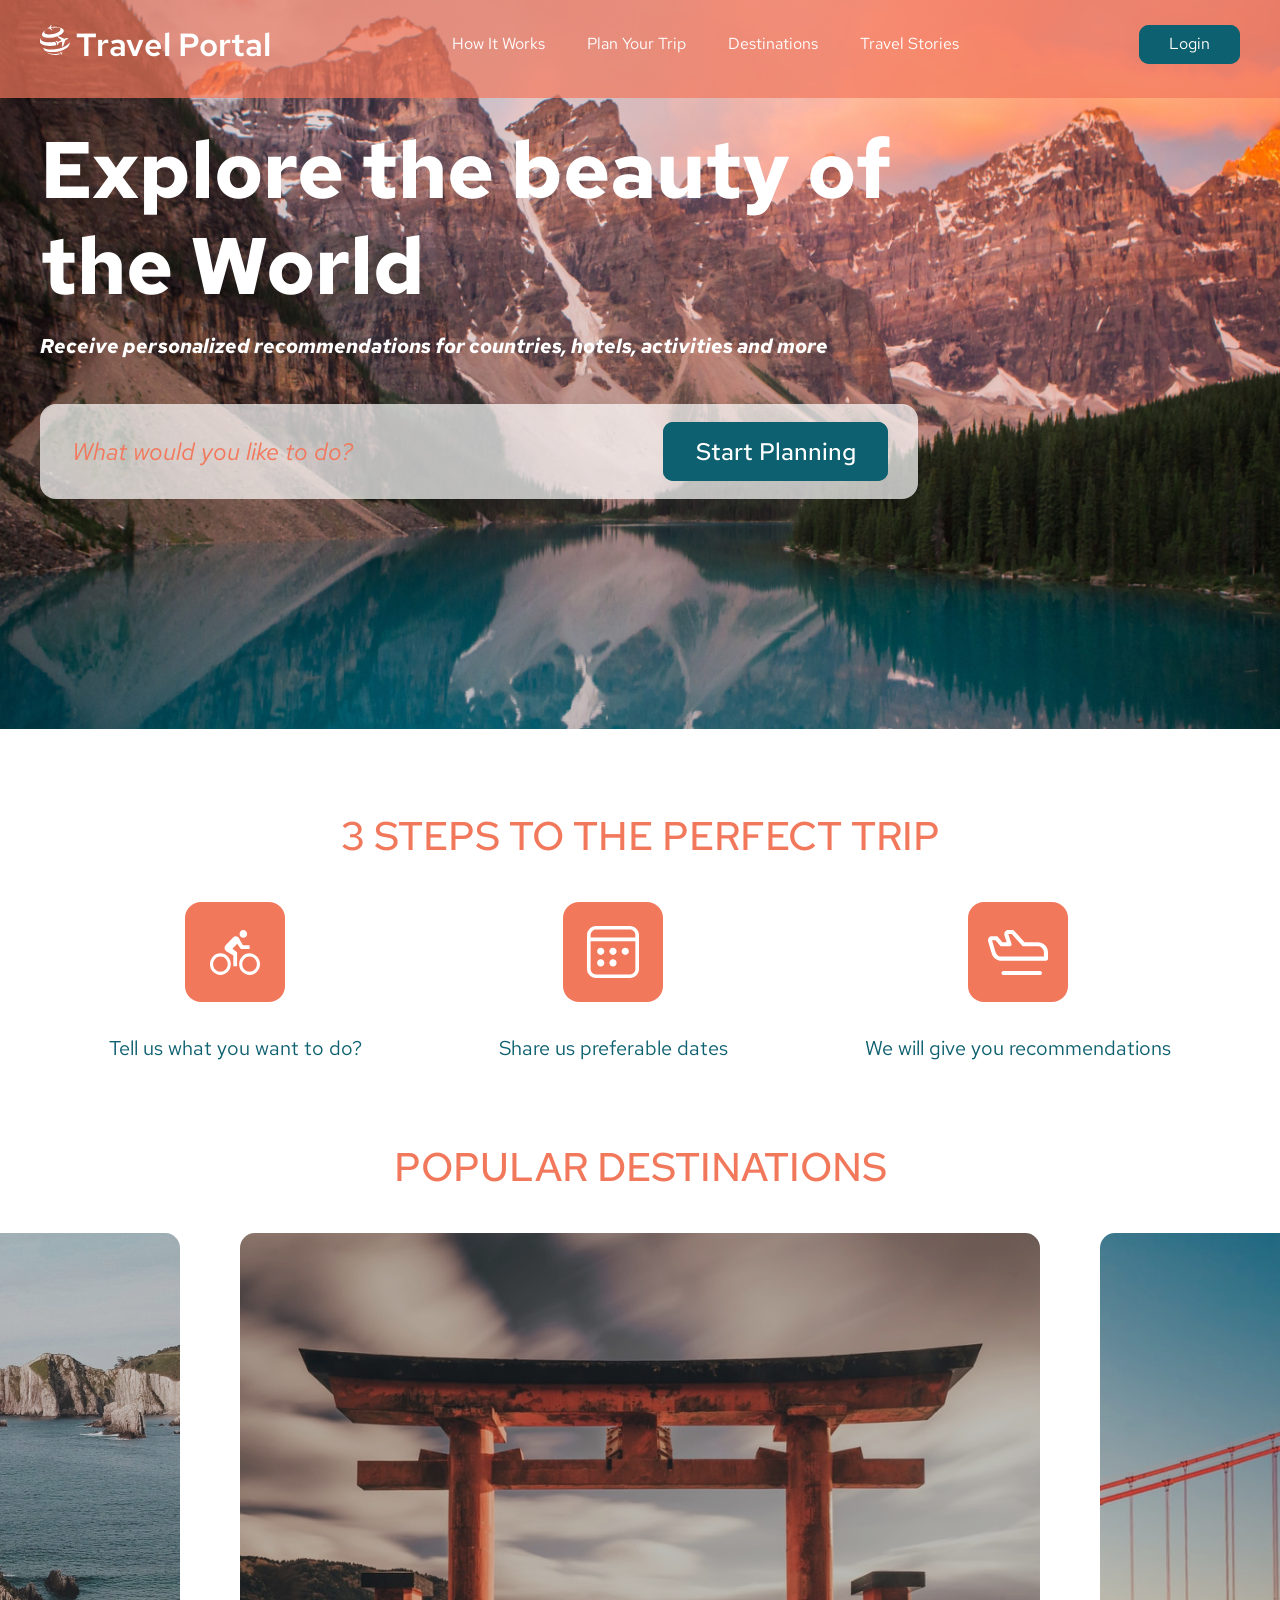
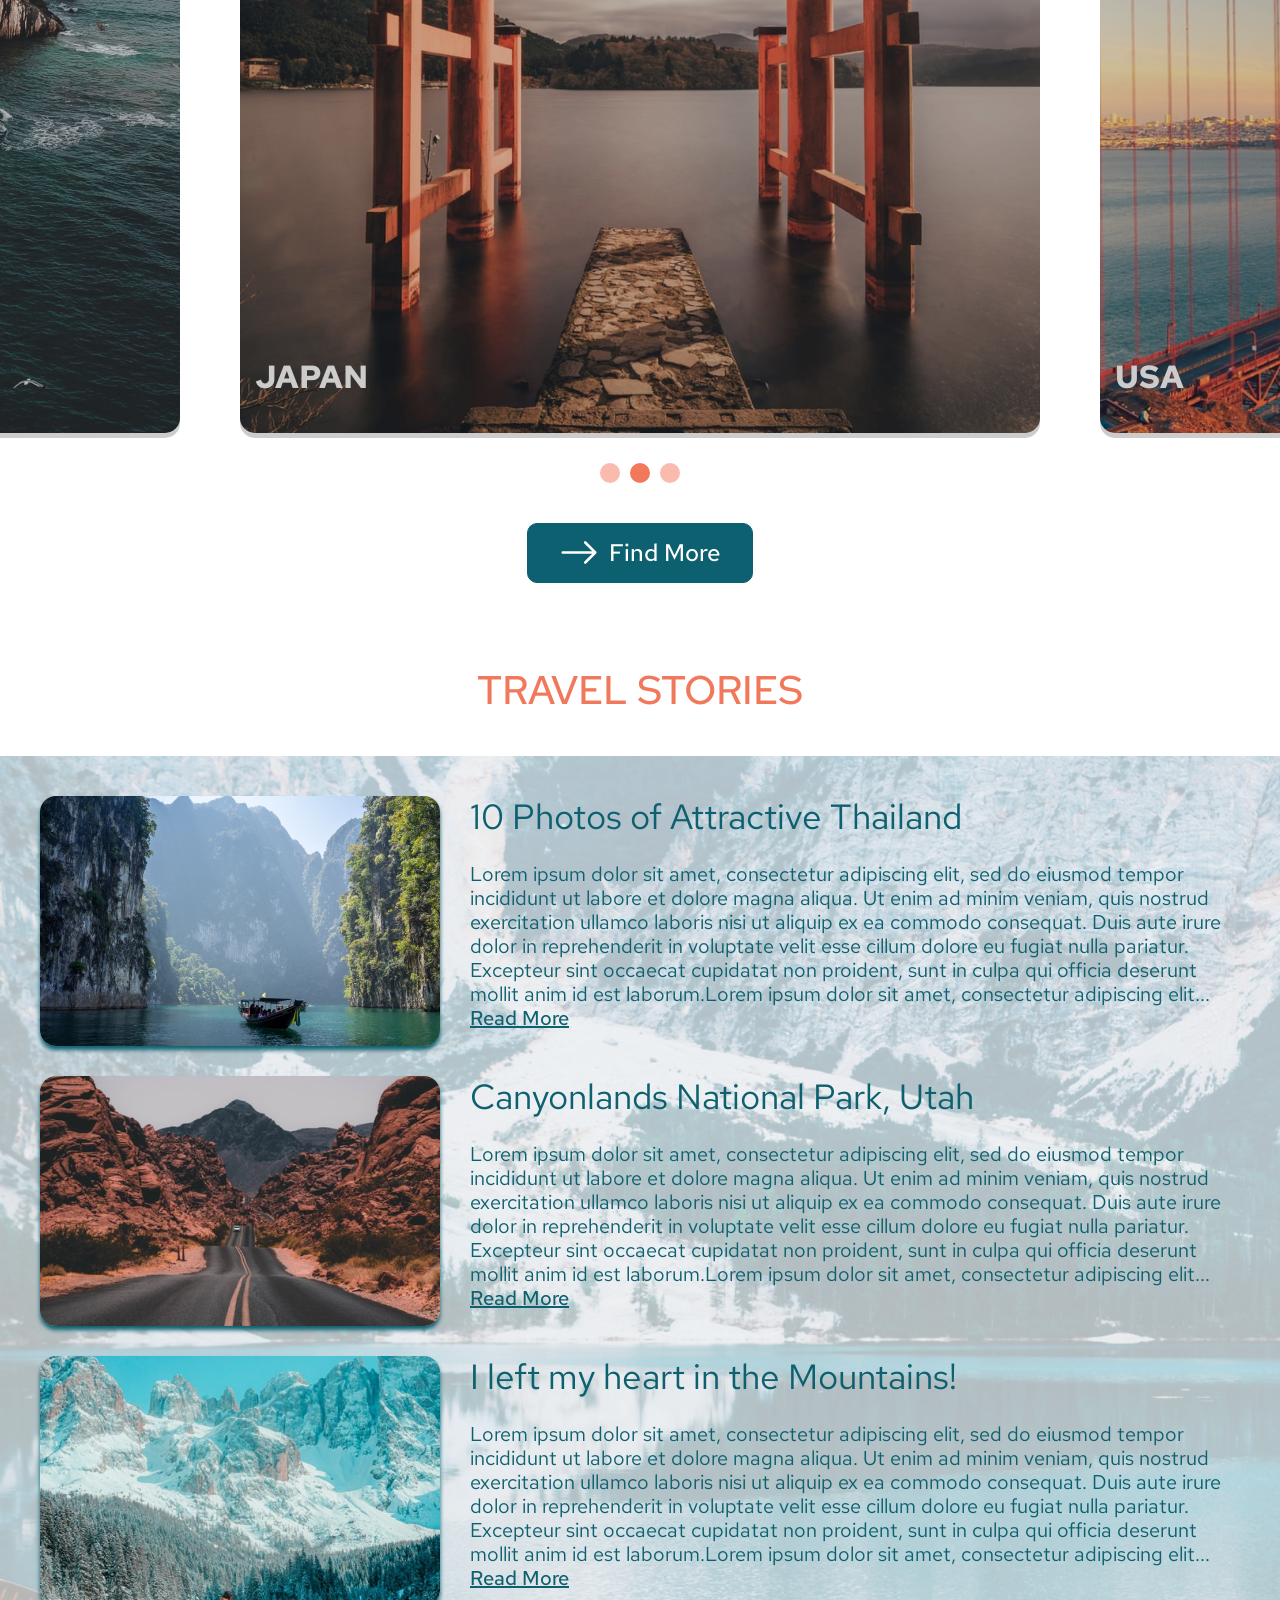
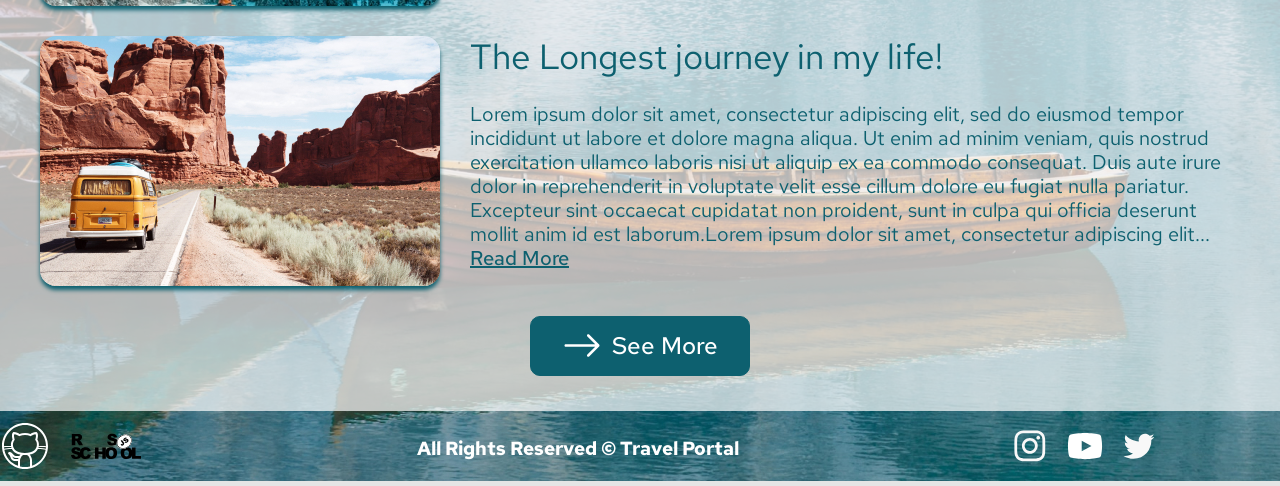
==== travel/index.html @ 709d6ef7 "feat: add travel project" ====
<!DOCTYPE html>
<html lang="zxx">

<head>
    <meta charset="UTF-8">
    <meta http-equiv="X-UA-Compatible" content="IE=edge">
    <meta name="viewport" content="width=device-width, initial-scale=1.0">
    <title>Travel</title>
    <link rel="stylesheet" href="css/normalize.css">
    <link rel="stylesheet" href="css/style.css">
    <link rel="shortcut icon" href="./img/favicon.svg" type="image/x-icon">

</head>

<body>
    <div class="container">
        <header>
            <div class="header">
                <div class="header-container flex">
                    <div class="flex">
                        <a class="logo link">
                            <img src="./img/favicon.svg" alt="Travel_Portal_Logo">
                        </a>
                        <h3 class="header-title">
                            Travel Portal
                        </h3>
                    </div>
                    <div>
                        <nav class="header-nav">
                            <ul class="nav-list flex">
                                <li>
                                    <a class="nav-link nav-reset" href="#preview">
                                        How It Works
                                    </a>
                                </li>
                                <li>
                                    <a class="nav-link nav-reset" href="#steps">
                                        Plan Your Trip
                                    </a>
                                </li>
                                <li>
                                    <a class="nav-link nav-reset" href="#destinations">
                                        Destinations
                                    </a>
                                </li>
                                <li>
                                    <a class="nav-link nav-reset" href="#stories">
                                        Travel Stories
                                    </a>
                                </li>
                            </ul>
                        </nav>
                    </div>
                    <button class="header-btn btn-reset">
                        Login
                    </button>
                </div>
            </div>
        </header>

        <main>
            <section class="preview" id="preview">
                <div class="preview-bg">
                    <div class="preview-container">
                        <div class="preview-content">
                            <h1 class="preview-title">
                                Explore the beauty of&nbsp; <br> the World
                            </h1>
                            <p class="preview-subtitle">
                                Receive personalized recommendations for countries, hotels, activities and more
                            </p>
                            <div class="preview-input flex">
                                <input type="search" class="prewiew-search btn-reset"
                                    placeholder="What would you like to do?" />
                                <input type="submit" class="prewiew-submit btn-reset" value="Start Planning" />
                            </div>
                        </div>
                    </div>
                </div>
            </section>
            <section class="steps" id="steps">
                <div class="steps-container">
                    <div class="steps-content">
                        <h2 class="steps-title">
                            3&nbsp;STEPS TO&nbsp;THE PERFECT TRIP
                        </h2>
                        <ul class="steps-list flex">
                            <li>
                                <svg width="100" height="100" viewBox="0 0 100 100" fill="none"
                                    xmlns="http://www.w3.org/2000/svg">
                                    <rect width="100" height="100" rx="16" fill="#F2785C" />
                                    <path
                                        d="M35.4167 69.7548C33.4828 69.7548 31.6281 68.957 30.2607 67.537C28.8932 66.1169 28.125 64.1909 28.125 62.1827C28.125 60.1744 28.8932 58.2484 30.2607 56.8284C31.6281 55.4084 33.4828 54.6106 35.4167 54.6106C37.3505 54.6106 39.2052 55.4084 40.5727 56.8284C41.9401 58.2484 42.7083 60.1744 42.7083 62.1827C42.7083 64.1909 41.9401 66.1169 40.5727 67.537C39.2052 68.957 37.3505 69.7548 35.4167 69.7548ZM35.4167 51.3654C32.654 51.3654 30.0045 52.5051 28.051 54.5337C26.0975 56.5623 25 59.3138 25 62.1827C25 65.0516 26.0975 67.803 28.051 69.8317C30.0045 71.8603 32.654 73 35.4167 73C38.1793 73 40.8289 71.8603 42.7824 69.8317C44.7359 67.803 45.8333 65.0516 45.8333 62.1827C45.8333 59.3138 44.7359 56.5623 42.7824 54.5337C40.8289 52.5051 38.1793 51.3654 35.4167 51.3654ZM55.8333 47.0385H64.5833V43.1442H57.9167L53.875 36.0697C53.2708 34.988 52.0833 34.274 50.8333 34.274C49.8542 34.274 48.9583 34.6851 48.3333 35.3558L40.625 43.3389C39.9792 44.0096 39.5833 44.875 39.5833 45.9567C39.5833 47.3197 40.2708 48.4663 41.3542 49.137L48.3333 53.5288V64.3462H52.0833V50.2837L47.3958 46.7139L52.2292 41.6298L55.8333 47.0385ZM64.5833 69.7548C62.6495 69.7548 60.7948 68.957 59.4273 67.537C58.0599 66.1169 57.2917 64.1909 57.2917 62.1827C57.2917 60.1744 58.0599 58.2484 59.4273 56.8284C60.7948 55.4084 62.6495 54.6106 64.5833 54.6106C66.5172 54.6106 68.3719 55.4084 69.7393 56.8284C71.1068 58.2484 71.875 60.1744 71.875 62.1827C71.875 64.1909 71.1068 66.1169 69.7393 67.537C68.3719 68.957 66.5172 69.7548 64.5833 69.7548ZM64.5833 51.3654C61.8207 51.3654 59.1711 52.5051 57.2176 54.5337C55.2641 56.5623 54.1667 59.3138 54.1667 62.1827C54.1667 65.0516 55.2641 67.803 57.2176 69.8317C59.1711 71.8603 61.8207 73 64.5833 73C65.9513 73 67.3058 72.7202 68.5696 72.1766C69.8334 71.633 70.9818 70.8362 71.949 69.8317C72.9163 68.8272 73.6836 67.6347 74.2071 66.3223C74.7306 65.0099 75 63.6032 75 62.1827C75 60.7621 74.7306 59.3555 74.2071 58.0431C73.6836 56.7307 72.9163 55.5382 71.949 54.5337C70.9818 53.5292 69.8334 52.7324 68.5696 52.1888C67.3058 51.6452 65.9513 51.3654 64.5833 51.3654ZM58.3333 35.7885C60.4167 35.7885 62.0833 34.0577 62.0833 31.8942C62.0833 29.7308 60.4167 28 58.3333 28C56.25 28 54.5833 29.7308 54.5833 31.8942C54.5833 34.0577 56.25 35.7885 58.3333 35.7885Z"
                                        fill="white" />
                                </svg>
                                <p class="step-desc">
                                    Tell us what you want to do?
                                </p>
                            </li>
                            <li>
                                <svg width="100" height="100" viewBox="0 0 100 100" fill="none"
                                    xmlns="http://www.w3.org/2000/svg">
                                    <rect width="100" height="100" rx="16" fill="#F2785C" />
                                    <path
                                        d="M37.7222 52.8889C38.6799 52.8889 39.5984 52.5084 40.2757 51.8312C40.9529 51.154 41.3333 50.2355 41.3333 49.2778C41.3333 48.3201 40.9529 47.4016 40.2757 46.7243C39.5984 46.0471 38.6799 45.6667 37.7222 45.6667C36.7645 45.6667 35.846 46.0471 35.1688 46.7243C34.4916 47.4016 34.1111 48.3201 34.1111 49.2778C34.1111 50.2355 34.4916 51.154 35.1688 51.8312C35.846 52.5084 36.7645 52.8889 37.7222 52.8889ZM53.6111 49.2778C53.6111 50.2355 53.2307 51.154 52.5534 51.8312C51.8762 52.5084 50.9577 52.8889 50 52.8889C49.0423 52.8889 48.1238 52.5084 47.4466 51.8312C46.7693 51.154 46.3889 50.2355 46.3889 49.2778C46.3889 48.3201 46.7693 47.4016 47.4466 46.7243C48.1238 46.0471 49.0423 45.6667 50 45.6667C50.9577 45.6667 51.8762 46.0471 52.5534 46.7243C53.2307 47.4016 53.6111 48.3201 53.6111 49.2778ZM62.2778 52.8889C63.2355 52.8889 64.154 52.5084 64.8312 51.8312C65.5084 51.154 65.8889 50.2355 65.8889 49.2778C65.8889 48.3201 65.5084 47.4016 64.8312 46.7243C64.154 46.0471 63.2355 45.6667 62.2778 45.6667C61.32 45.6667 60.4016 46.0471 59.7243 46.7243C59.0471 47.4016 58.6667 48.3201 58.6667 49.2778C58.6667 50.2355 59.0471 51.154 59.7243 51.8312C60.4016 52.5084 61.32 52.8889 62.2778 52.8889ZM41.3333 60.8333C41.3333 61.7911 40.9529 62.7096 40.2757 63.3868C39.5984 64.064 38.6799 64.4444 37.7222 64.4444C36.7645 64.4444 35.846 64.064 35.1688 63.3868C34.4916 62.7096 34.1111 61.7911 34.1111 60.8333C34.1111 59.8756 34.4916 58.9571 35.1688 58.2799C35.846 57.6027 36.7645 57.2222 37.7222 57.2222C38.6799 57.2222 39.5984 57.6027 40.2757 58.2799C40.9529 58.9571 41.3333 59.8756 41.3333 60.8333ZM50 64.4444C50.9577 64.4444 51.8762 64.064 52.5534 63.3868C53.2307 62.7096 53.6111 61.7911 53.6111 60.8333C53.6111 59.8756 53.2307 58.9571 52.5534 58.2799C51.8762 57.6027 50.9577 57.2222 50 57.2222C49.0423 57.2222 48.1238 57.6027 47.4466 58.2799C46.7693 58.9571 46.3889 59.8756 46.3889 60.8333C46.3889 61.7911 46.7693 62.7096 47.4466 63.3868C48.1238 64.064 49.0423 64.4444 50 64.4444ZM24 33.0278C24 30.6335 24.9511 28.3372 26.6442 26.6442C28.3372 24.9511 30.6335 24 33.0278 24H66.9722C69.3665 24 71.6628 24.9511 73.3558 26.6442C75.0489 28.3372 76 30.6335 76 33.0278V66.9722C76 69.3665 75.0489 71.6628 73.3558 73.3558C71.6628 75.0489 69.3665 76 66.9722 76H33.0278C30.6335 76 28.3372 75.0489 26.6442 73.3558C24.9511 71.6628 24 69.3665 24 66.9722V33.0278ZM33.0278 27.6111C31.5912 27.6111 30.2134 28.1818 29.1976 29.1976C28.1818 30.2134 27.6111 31.5912 27.6111 33.0278V35.5556H72.3889V33.0278C72.3889 31.5912 71.8182 30.2134 70.8024 29.1976C69.7866 28.1818 68.4088 27.6111 66.9722 27.6111H33.0278ZM27.6111 66.9722C27.6111 68.4088 28.1818 69.7866 29.1976 70.8024C30.2134 71.8182 31.5912 72.3889 33.0278 72.3889H66.9722C68.4088 72.3889 69.7866 71.8182 70.8024 70.8024C71.8182 69.7866 72.3889 68.4088 72.3889 66.9722V39.1667H27.6111V66.9722Z"
                                        fill="white" />
                                </svg>
                                <p class="step-desc">
                                    Share us preferable dates
                                </p>
                            </li>
                            <li>
                                <svg width="100" height="100" viewBox="0 0 100 100" fill="none"
                                    xmlns="http://www.w3.org/2000/svg">
                                    <rect width="100" height="100" rx="16" fill="#F2785C" />
                                    <path
                                        d="M73.9305 70.9545C73.9305 71.497 73.7174 72.0173 73.3379 72.4009C72.9585 72.7845 72.4439 73 71.9074 73H35.4904C34.9539 73 34.4393 72.7845 34.0598 72.4009C33.6804 72.0173 33.4673 71.497 33.4673 70.9545C33.4673 70.4121 33.6804 69.8918 34.0598 69.5082C34.4393 69.1246 34.9539 68.9091 35.4904 68.9091H71.9074C72.4439 68.9091 72.9585 69.1246 73.3379 69.5082C73.7174 69.8918 73.9305 70.4121 73.9305 70.9545ZM80 50.5V56.6364C80 57.1789 79.7868 57.6991 79.4074 58.0827C79.028 58.4663 78.5134 58.6818 77.9768 58.6818H33.4167C31.24 58.6894 29.1194 57.9834 27.3731 56.6696C25.6268 55.3558 24.3488 53.5051 23.7308 51.3949L20.165 39.4034C19.9879 38.7898 19.9528 38.1431 20.0624 37.5136C20.1721 36.884 20.4235 36.2884 20.7972 35.7728C21.1794 35.2642 21.6727 34.8518 22.2387 34.5679C22.8046 34.2841 23.4278 34.1364 24.0596 34.1364H28.4094C28.7047 34.137 28.9963 34.2038 29.263 34.332C29.5298 34.4603 29.7651 34.6467 29.952 34.8779L34.403 40.2727H38.7528L36.4767 33.3949C36.2718 32.7789 36.215 32.1225 36.3111 31.4799C36.4071 30.8373 36.6531 30.2271 37.0288 29.6998C37.4046 29.1725 37.8991 28.7432 38.4716 28.4477C39.0441 28.1521 39.6779 27.9986 40.3207 28H44.5947C44.8756 27.9985 45.1537 28.057 45.4108 28.1715C45.6679 28.2861 45.8983 28.4542 46.0867 28.6648L56.6072 40.2727H69.8842C72.5671 40.2727 75.1401 41.3503 77.0372 43.2682C78.9342 45.1862 80 47.7876 80 50.5ZM75.9537 50.5C75.947 48.8746 75.3054 47.3177 74.1686 46.1684C73.0318 45.0191 71.4919 44.3704 69.8842 44.3637H55.7221C55.4411 44.3651 55.163 44.3067 54.9059 44.1922C54.6488 44.0776 54.4185 43.9095 54.23 43.6989L43.7095 32.0909H40.3207L43.4819 41.679C43.5809 41.9865 43.6073 42.3132 43.559 42.6328C43.5107 42.9525 43.389 43.2563 43.2037 43.5199C43.0169 43.7837 42.77 43.9981 42.4838 44.1449C42.1977 44.2918 41.8808 44.3668 41.5599 44.3637H33.4673C33.1719 44.363 32.8804 44.2962 32.6136 44.168C32.3469 44.0398 32.1115 43.8534 31.9246 43.6222L27.4737 38.2273H24.0343L27.6001 50.2188C27.9719 51.4853 28.7396 52.5959 29.7883 53.3841C30.8369 54.1723 32.11 54.5958 33.4167 54.5909H75.9537V50.5Z"
                                        fill="white" />
                                </svg>
                                <p class="step-desc">
                                    We will give you recommendations
                                </p>
                            </li>
                        </ul>
                    </div>
                </div>
            </section>
            <section class="destination" id="destinations">
                <div class="destination-container">
                    <h2 class="destination-title">
                        POPULAR DESTINATIONS
                    </h2>
                    <div class="destination-cards flex">
                        <div class="destination-card">
                            <img class="destination-card_img" src="./img/destinations-spain.jpg" alt="SPAIN">
                            <h3 class="destination-card_subtitle">
                                SPAIN
                            </h3>
                        </div>
                        <div class="destination-card">
                            <img class="destination-card_img" src="./img/destinations-Japan.jpg" alt="JAPAN">
                            <h3 class="destination-card_subtitle">
                                JAPAN
                            </h3>
                        </div>
                        <div class="destination-card">
                            <img class="destination-card_img" src="./img/destinations-USA.jpg" alt="USA">
                            <h3 class="destination-card_subtitle">
                                USA
                            </h3>
                        </div>
                    </div>
                    <div class="destination-dots">
                        <div class="destination-dot"></div>
                        <div class="destination-dot"></div>
                        <div class="destination-dot"></div>
                    </div>
                    <div>
                        <button class="destination-btn btn-reset">
                            Find More
                        </button>
                    </div>
                    <h2 class="stories-title two">
                        TRAVEL STORIES
                    </h2>
                </div>
            </section>
            <section class="stories" id="stories">
                <div class="stories-container">
                    <div class="stories-content flex">
                        <div class="stories-cards">
                            <div class="stories-item flex">
                                <img class="stories-img" src="./img/Thailand.jpg" alt="Thailand">
                                <div class="stories-text">
                                    <h3 class="stories-subtitle">
                                        10 Photos of Attractive Thailand
                                    </h3>
                                    <p class="stories-paragraph">
                                        Lorem ipsum dolor sit amet, consectetur adipiscing elit, sed do eiusmod tempor
                                        incididunt ut labore et dolore magna aliqua.
                                        Ut enim ad minim veniam, quis nostrud exercitation ullamco laboris nisi ut
                                        aliquip
                                        ex ea
                                        commodo consequat. Duis aute irure dolor in reprehenderit in voluptate velit
                                        esse
                                        cillum
                                        dolore eu fugiat nulla pariatur.
                                        Excepteur sint occaecat cupidatat non proident, sunt in culpa qui officia
                                        deserunt
                                        mollit anim id est laborum.Lorem ipsum dolor sit amet, consectetur adipiscing
                                        elit...
                                    </p>
                                    <a class="stories-link" href="#">
                                        Read More
                                    </a>
                                </div>
                            </div>
                            <div class="stories-item flex">
                                <img class="stories-img" src="./img/Utah.jpg" alt="Canyonlands">
                                <div class="stories-text">
                                    <h3 class="stories-subtitle">
                                        Canyonlands National Park, Utah
                                    </h3>
                                    <p class="stories-paragraph">
                                        Lorem ipsum dolor sit amet, consectetur adipiscing elit, sed do eiusmod tempor
                                        incididunt ut labore et dolore magna aliqua.
                                        Ut enim ad minim veniam, quis nostrud exercitation ullamco laboris nisi ut
                                        aliquip
                                        ex ea
                                        commodo consequat. Duis aute irure dolor in reprehenderit in voluptate velit
                                        esse
                                        cillum
                                        dolore eu fugiat nulla pariatur.
                                        Excepteur sint occaecat cupidatat non proident, sunt in culpa qui officia
                                        deserunt
                                        mollit anim id est laborum.Lorem ipsum dolor sit amet, consectetur adipiscing
                                        elit...
                                    </p>
                                    <a class="stories-link" href="#">
                                        Read More
                                    </a>
                                </div>
                            </div>
                            <div class="stories-item flex">
                                <img class="stories-img" src="./img/Mountains.jpg" alt="Mountains">
                                <div class="stories-text">
                                    <h3 class="stories-subtitle">
                                        I left my heart in the Mountains!
                                    </h3>
                                    <p class="stories-paragraph">
                                        Lorem ipsum dolor sit amet, consectetur adipiscing elit, sed do eiusmod tempor
                                        incididunt ut labore et dolore magna aliqua.
                                        Ut enim ad minim veniam, quis nostrud exercitation ullamco laboris nisi ut
                                        aliquip
                                        ex ea
                                        commodo consequat. Duis aute irure dolor in reprehenderit in voluptate velit
                                        esse
                                        cillum
                                        dolore eu fugiat nulla pariatur.
                                        Excepteur sint occaecat cupidatat non proident, sunt in culpa qui officia
                                        deserunt
                                        mollit anim id est laborum.Lorem ipsum dolor sit amet, consectetur adipiscing
                                        elit...
                                    </p>
                                    <a class="stories-link" href="#">
                                        Read More
                                    </a>
                                </div>
                            </div>
                            <div class="stories-item flex">
                                <img class="stories-img" src="./img/TheLongestjourney.jpg" alt="Longest_journey">
                                <div class="stories-text">
                                    <h3 class="stories-subtitle">
                                        The Longest journey in my life!
                                    </h3>
                                    <p class="stories-paragraph">
                                        Lorem ipsum dolor sit amet, consectetur adipiscing elit, sed do eiusmod tempor
                                        incididunt ut labore et dolore magna aliqua.
                                        Ut enim ad minim veniam, quis nostrud exercitation ullamco laboris nisi ut
                                        aliquip
                                        ex ea
                                        commodo consequat. Duis aute irure dolor in reprehenderit in voluptate velit
                                        esse
                                        cillum
                                        dolore eu fugiat nulla pariatur.
                                        Excepteur sint occaecat cupidatat non proident, sunt in culpa qui officia
                                        deserunt
                                        mollit anim id est laborum.Lorem ipsum dolor sit amet, consectetur adipiscing
                                        elit...

                                    </p>
                                    <a class="stories-link" href="#">
                                        Read More
                                    </a>
                                </div>
                            </div>
                            <button class="stories-btn btn-reset">
                                See More
                            </button>
                        </div>
                    </div>
                </div>
            </section>
        </main>
        <footer class="footer">
            <div class="footer-text flex">
                <div class="footer-social flex">
                    <a href="https://github.com/OlyaNovikova">
                        <svg class="icon" fill="white" xmlns="http://www.w3.org/2000/svg" viewBox="0 0 50 50"
                            width="50px" height="50px">
                            <path
                                d="M 25 2 C 12.311335 2 2 12.311335 2 25 C 2 37.688665 12.311335 48 25 48 C 37.688665 48 48 37.688665 48 25 C 48 12.311335 37.688665 2 25 2 z M 25 4 C 36.607335 4 46 13.392665 46 25 C 46 25.071371 45.994849 25.141688 45.994141 25.212891 C 45.354527 25.153853 44.615508 25.097776 43.675781 25.064453 C 42.347063 25.017336 40.672259 25.030987 38.773438 25.125 C 38.843852 24.634651 38.893205 24.137377 38.894531 23.626953 C 38.991361 21.754332 38.362521 20.002464 37.339844 18.455078 C 37.586913 17.601352 37.876747 16.515218 37.949219 15.283203 C 38.031819 13.878925 37.910599 12.321765 36.783203 11.269531 L 36.494141 11 L 36.099609 11 C 33.416539 11 31.580023 12.12321 30.457031 13.013672 C 28.835529 12.386022 27.01222 12 25 12 C 22.976367 12 21.135525 12.391416 19.447266 13.017578 C 18.324911 12.126691 16.486785 11 13.800781 11 L 13.408203 11 L 13.119141 11.267578 C 12.020956 12.287321 11.919778 13.801759 11.988281 15.199219 C 12.048691 16.431506 12.321732 17.552142 12.564453 18.447266 C 11.524489 20.02486 10.900391 21.822018 10.900391 23.599609 C 10.900391 24.111237 10.947969 24.610071 11.017578 25.101562 C 9.2118173 25.017808 7.6020996 25.001668 6.3242188 25.046875 C 5.3845143 25.080118 4.6454422 25.135713 4.0058594 25.195312 C 4.0052628 25.129972 4 25.065482 4 25 C 4 13.392665 13.392665 4 25 4 z M 14.396484 13.130859 C 16.414067 13.322043 17.931995 14.222972 18.634766 14.847656 L 19.103516 15.261719 L 19.681641 15.025391 C 21.263092 14.374205 23.026984 14 25 14 C 26.973016 14 28.737393 14.376076 30.199219 15.015625 L 30.785156 15.273438 L 31.263672 14.847656 C 31.966683 14.222758 33.487184 13.321554 35.505859 13.130859 C 35.774256 13.575841 36.007486 14.208668 35.951172 15.166016 C 35.883772 16.311737 35.577304 17.559658 35.345703 18.300781 L 35.195312 18.783203 L 35.494141 19.191406 C 36.483616 20.540691 36.988121 22.000937 36.902344 23.544922 L 36.900391 23.572266 L 36.900391 23.599609 C 36.900391 26.095064 36.00178 28.092339 34.087891 29.572266 C 32.174048 31.052199 29.152663 32 24.900391 32 C 20.648118 32 17.624827 31.052192 15.710938 29.572266 C 13.797047 28.092339 12.900391 26.095064 12.900391 23.599609 C 12.900391 22.134903 13.429308 20.523599 14.40625 19.191406 L 14.699219 18.792969 L 14.558594 18.318359 C 14.326866 17.530484 14.042825 16.254103 13.986328 15.101562 C 13.939338 14.14294 14.166221 13.537027 14.396484 13.130859 z M 8.8847656 26.021484 C 9.5914575 26.03051 10.40146 26.068656 11.212891 26.109375 C 11.290419 26.421172 11.378822 26.727898 11.486328 27.027344 C 8.178972 27.097092 5.7047309 27.429674 4.1796875 27.714844 C 4.1152068 27.214494 4.0638483 26.710021 4.0351562 26.199219 C 5.1622058 26.092262 6.7509972 25.994233 8.8847656 26.021484 z M 41.115234 26.037109 C 43.247527 26.010033 44.835728 26.108156 45.962891 26.214844 C 45.934234 26.718328 45.883749 27.215664 45.820312 27.708984 C 44.24077 27.41921 41.699674 27.086688 38.306641 27.033203 C 38.411945 26.739677 38.499627 26.438219 38.576172 26.132812 C 39.471291 26.084833 40.344564 26.046896 41.115234 26.037109 z M 11.912109 28.019531 C 12.508849 29.215327 13.361516 30.283019 14.488281 31.154297 C 16.028825 32.345531 18.031623 33.177838 20.476562 33.623047 C 20.156699 33.951698 19.86578 34.312595 19.607422 34.693359 L 19.546875 34.640625 C 19.552375 34.634325 19.04975 34.885878 18.298828 34.953125 C 17.547906 35.020374 16.621615 35 15.800781 35 C 14.575781 35 14.03621 34.42121 13.173828 33.367188 C 12.696283 32.72356 12.114101 32.202331 11.548828 31.806641 C 10.970021 31.401475 10.476259 31.115509 9.8652344 31.013672 L 9.7832031 31 L 9.6992188 31 C 9.2325521 31 8.7809835 31.03379 8.359375 31.515625 C 8.1485707 31.756544 8.003277 32.202561 8.0976562 32.580078 C 8.1920352 32.957595 8.4308563 33.189581 8.6445312 33.332031 C 10.011254 34.24318 10.252795 36.046511 11.109375 37.650391 C 11.909298 39.244315 13.635662 40 15.400391 40 L 18 40 L 18 44.802734 C 10.967811 42.320535 5.6646795 36.204613 4.3320312 28.703125 C 5.8629338 28.414776 8.4265387 28.068108 11.912109 28.019531 z M 37.882812 28.027344 C 41.445538 28.05784 44.08105 28.404061 45.669922 28.697266 C 44.339047 36.201504 39.034072 42.31987 32 44.802734 L 32 39.599609 C 32 38.015041 31.479642 36.267712 30.574219 34.810547 C 30.299322 34.368135 29.975945 33.949736 29.615234 33.574219 C 31.930453 33.11684 33.832364 32.298821 35.3125 31.154297 C 36.436824 30.284907 37.287588 29.220424 37.882812 28.027344 z M 23.699219 34.099609 L 26.5 34.099609 C 27.312821 34.099609 28.180423 34.7474 28.875 35.865234 C 29.569577 36.983069 30 38.484177 30 39.599609 L 30 45.398438 C 28.397408 45.789234 26.72379 46 25 46 C 23.27621 46 21.602592 45.789234 20 45.398438 L 20 39.599609 C 20 38.508869 20.467828 37.011307 21.208984 35.888672 C 21.950141 34.766037 22.886398 34.099609 23.699219 34.099609 z M 12.308594 35.28125 C 13.174368 36.179258 14.222525 37 15.800781 37 C 16.579948 37 17.552484 37.028073 18.476562 36.945312 C 18.479848 36.945018 18.483042 36.943654 18.486328 36.943359 C 18.36458 37.293361 18.273744 37.645529 18.197266 38 L 15.400391 38 C 14.167057 38 13.29577 37.55443 12.894531 36.751953 L 12.886719 36.738281 L 12.880859 36.726562 C 12.716457 36.421191 12.500645 35.81059 12.308594 35.28125 z" />
                        </svg>
                    </a>
                    <a href="https://rs.school/js-stage0/">
                        <img class="icon" src="./img/rs_school_js(1).svg" width="70" height="70" alt="rs_school_js">
                    </a>
                </div>
                <h3 class="footer-descr">
                    All Rights Reserved © Travel Portal
                </h3>
                <ul class="footer-social flex">
                    <li>
                        <svg class="icon" width="32" height="32" viewBox="0 0 32 32" fill="none"
                            xmlns="http://www.w3.org/2000/svg">
                            <path fill-rule="evenodd" clip-rule="evenodd"
                                d="M9.46778 0.494892C11.1126 0.419171 11.6371 0.402344 15.827 0.402344C20.0169 0.402344 20.5413 0.420573 22.1848 0.494892C23.8282 0.569211 24.95 0.831432 25.9316 1.21144C26.9594 1.59986 27.8919 2.20704 28.6632 2.9923C29.4484 3.76213 30.0542 4.69322 30.4412 5.72247C30.8226 6.70405 31.0834 7.82584 31.1592 9.46647C31.2349 11.1141 31.2517 11.6386 31.2517 15.8271C31.2517 20.017 31.2335 20.5414 31.1592 22.1863C31.0848 23.8269 30.8226 24.9487 30.4412 25.9303C30.0542 26.9596 29.4474 27.8923 28.6632 28.6632C27.8919 29.4485 26.9594 30.0543 25.9316 30.4413C24.95 30.8227 23.8282 31.0835 22.1876 31.1593C20.5413 31.235 20.0169 31.2518 15.827 31.2518C11.6371 31.2518 11.1126 31.2336 9.46778 31.1593C7.82716 31.0849 6.70536 30.8227 5.72378 30.4413C4.69442 30.0542 3.76179 29.4475 2.9908 28.6632C2.20608 27.893 1.59881 26.9608 1.21135 25.9317C0.83134 24.9501 0.570522 23.8283 0.494801 22.1877C0.419079 20.54 0.402252 20.0156 0.402252 15.8271C0.402252 11.6372 0.420481 11.1127 0.494801 9.46928C0.56912 7.82584 0.83134 6.70405 1.21135 5.72247C1.59938 4.69334 2.20711 3.76117 2.9922 2.99089C3.76209 2.20634 4.69379 1.59908 5.72238 1.21144C6.70395 0.831432 7.82575 0.570613 9.46638 0.494892H9.46778ZM22.06 3.27134C20.4334 3.19702 19.9454 3.1816 15.827 3.1816C11.7086 3.1816 11.2206 3.19702 9.59399 3.27134C8.08938 3.34005 7.27327 3.59106 6.72919 3.80279C6.00984 4.08324 5.49522 4.41558 4.95535 4.95544C4.44359 5.45331 4.04975 6.05941 3.8027 6.72929C3.59096 7.27336 3.33996 8.08947 3.27125 9.59408C3.19693 11.2207 3.18151 11.7087 3.18151 15.8271C3.18151 19.9455 3.19693 20.4335 3.27125 22.0601C3.33996 23.5647 3.59096 24.3808 3.8027 24.9249C4.0495 25.5937 4.44353 26.2009 4.95535 26.6987C5.45315 27.2105 6.06032 27.6046 6.72919 27.8513C7.27327 28.0631 8.08938 28.3141 9.59399 28.3828C11.2206 28.4571 11.7072 28.4725 15.827 28.4725C19.9468 28.4725 20.4334 28.4571 22.06 28.3828C23.5646 28.3141 24.3807 28.0631 24.9248 27.8513C25.6441 27.5709 26.1587 27.2386 26.6986 26.6987C27.2104 26.2009 27.6045 25.5937 27.8513 24.9249C28.063 24.3808 28.314 23.5647 28.3827 22.0601C28.457 20.4335 28.4725 19.9455 28.4725 15.8271C28.4725 11.7087 28.457 11.2207 28.3827 9.59408C28.314 8.08947 28.063 7.27336 27.8513 6.72929C27.5708 6.00993 27.2385 5.49531 26.6986 4.95544C26.2007 4.44372 25.5946 4.04989 24.9248 3.80279C24.3807 3.59106 23.5646 3.34005 22.06 3.27134ZM13.8568 20.5821C14.9571 21.0401 16.1823 21.1019 17.3231 20.757C18.4639 20.412 19.4495 19.6817 20.1117 18.6908C20.7739 17.6999 21.0715 16.5098 20.9537 15.3238C20.8359 14.1378 20.31 13.0295 19.4658 12.1882C18.9277 11.6504 18.277 11.2387 17.5606 10.9825C16.8442 10.7264 16.08 10.6322 15.3229 10.7069C14.5657 10.7816 13.8346 11.0232 13.1821 11.4144C12.5295 11.8055 11.9718 12.3365 11.5491 12.9691C11.1264 13.6016 10.8493 14.3201 10.7375 15.0726C10.6258 15.8252 10.6823 16.5931 10.903 17.3212C11.1237 18.0493 11.5031 18.7194 12.0139 19.2832C12.5246 19.8471 13.154 20.2907 13.8568 20.5821ZM10.2208 10.2209C10.957 9.48467 11.831 8.90067 12.7929 8.50223C13.7548 8.1038 14.7858 7.89872 15.827 7.89872C16.8681 7.89872 17.8991 8.1038 18.861 8.50223C19.8229 8.90067 20.697 9.48467 21.4332 10.2209C22.1694 10.9571 22.7534 11.8311 23.1518 12.793C23.5503 13.7549 23.7553 14.7859 23.7553 15.8271C23.7553 16.8682 23.5503 17.8992 23.1518 18.8611C22.7534 19.823 22.1694 20.697 21.4332 21.4333C19.9463 22.9201 17.9297 23.7554 15.827 23.7554C13.7243 23.7554 11.7076 22.9201 10.2208 21.4333C8.73394 19.9464 7.89863 17.9298 7.89863 15.8271C7.89863 13.7243 8.73394 11.7077 10.2208 10.2209ZM25.5137 9.07945C25.6961 8.90735 25.8422 8.7004 25.9432 8.47084C26.0442 8.24128 26.0982 7.99379 26.1018 7.74301C26.1055 7.49224 26.0588 7.24328 25.9645 7.01087C25.8702 6.77847 25.7303 6.56734 25.5529 6.39C25.3756 6.21265 25.1644 6.07269 24.932 5.97841C24.6996 5.88412 24.4507 5.83742 24.1999 5.84108C23.9491 5.84473 23.7016 5.89867 23.4721 5.99969C23.2425 6.10071 23.0356 6.24677 22.8635 6.4292C22.5288 6.78402 22.3455 7.2553 22.3526 7.74301C22.3597 8.23073 22.5566 8.69647 22.9015 9.04137C23.2464 9.38628 23.7122 9.58318 24.1999 9.59029C24.6876 9.5974 25.1589 9.41416 25.5137 9.07945Z"
                                fill="#F8F8F8" />
                        </svg>
                    </li>
                    <li>
                        <svg class="icon" width="42" height="42" fill="white" xmlns="http://www.w3.org/2000/svg"
                            viewBox="0 0 64 64">
                            <path
                                d="M56.456,17.442c-0.339-1.44-1.421-2.595-2.866-3.053C49.761,13.174,41.454,12,32,12s-17.761,1.174-21.591,2.389 c-1.445,0.458-2.527,1.613-2.866,3.053C6.903,20.161,6,25.203,6,32c0,6.797,0.903,11.839,1.544,14.558 c0.339,1.44,1.421,2.595,2.866,3.053C14.239,50.826,22.546,52,32,52s17.761-1.174,21.591-2.389 c1.445-0.458,2.527-1.613,2.866-3.053C57.097,43.839,58,38.797,58,32C58,25.203,57.097,20.161,56.456,17.442z M27,40V24l14.857,8 L27,40z" />
                        </svg>
                    </li>
                    <li>
                        <svg class="icon" width="32" height="32" viewBox="0 0 33 27" fill="none"
                            xmlns="http://www.w3.org/2000/svg">
                            <path
                                d="M32.4612 3.92278C31.2903 4.44162 30.0325 4.79218 28.7102 4.95063C30.0746 4.13423 31.0953 2.84932 31.582 1.33564C30.3001 2.09704 28.8972 2.63299 27.4341 2.92018C26.4503 1.86971 25.1472 1.17344 23.7271 0.939468C22.3069 0.7055 20.8493 0.946924 19.5805 1.62626C18.3116 2.30559 17.3026 3.38483 16.71 4.69641C16.1173 6.00799 15.9743 7.47853 16.3031 8.87973C13.7057 8.74931 11.1647 8.07421 8.84514 6.89822C6.52554 5.72223 4.47913 4.07165 2.83872 2.05359C2.27782 3.02114 1.9553 4.14294 1.9553 5.33765C1.95468 6.41317 2.21953 7.47221 2.72637 8.42082C3.23321 9.36942 3.96635 10.1783 4.86076 10.7756C3.82348 10.7426 2.80909 10.4623 1.90202 9.95806V10.0422C1.90191 11.5506 2.4237 13.0127 3.37884 14.1802C4.33398 15.3478 5.66365 16.1489 7.14222 16.4477C6.17997 16.7081 5.17113 16.7464 4.19189 16.5598C4.60905 17.8578 5.42165 18.9928 6.51593 19.8059C7.6102 20.6191 8.93137 21.0697 10.2945 21.0947C7.98053 22.9112 5.12282 23.8965 2.18106 23.8922C1.65996 23.8923 1.1393 23.8619 0.621765 23.801C3.60782 25.721 7.0838 26.7399 10.6338 26.7359C22.6511 26.7359 29.2206 16.7828 29.2206 8.15056C29.2206 7.87011 29.2136 7.58686 29.201 7.30641C30.4788 6.38229 31.5819 5.23795 32.4584 3.92699L32.4612 3.92278Z"
                                fill="#F8F8F8" />
                        </svg>
                    </li>
                </ul>
            </div>
        </footer>
    </div>

</body>

</html>
---- travel/css/style.css ----
@import url('https://fonts.googleapis.com/css2?family=Aleo:ital,wght@0,400;0,700;1,400&family=Red+Hat+Text:wght@400;500&display=swap');

html {
  box-sizing: border-box;
  scroll-behavior: smooth;
}

*,
*::before,
*::after {
  box-sizing: inherit;
}

h1, p, h2, h3 {
  margin: 0;
  padding: 0;
}

.nav-reset {
  display: block;
  text-decoration: none;
  color: inherit;
}

.btn-reset {
  padding: 0px;
  border: none;
  cursor: pointer;
  background-color: transparent;
}

ul, li {
  margin: 0;
  padding: 0;
  list-style: none;
}

.flex {
  display: flex;
}

body {
  margin: 0 auto;
  background-color: #E5E5E5;
  font-family: 'Aleo', serif;
  font-family: 'Red Hat Text', sans-serif;
}

.container {
  max-width: 1440px;
  margin: 0 auto;
}

.header {
  background-color: #F2785CB2;
  position: fixed;
  left: 0;
  right: 0;
  max-width: 1440px;
  margin: 0 auto;
  z-index: 100
}

.header-container {
  margin: 0 auto;
  max-width: 1200px;
  justify-content: space-between;
  align-items: center;
  padding-top: 25px;
  padding-bottom: 34px;
}

.header-title {
  padding-left: 6px;
  color: #FFFFFF;
  font-weight: 600;
  font-size: 32px;
  line-height: 39px;
}

.nav-list {
  gap: 42px;
  color: #FFFFFF;
}

.nav-link{
  transition: 1s;
  text-align: center; 
}
.nav-link:hover {
  transform: scale(1.2);
}

.header-btn {
  border-radius: 10px;
  background-color: #0D606F;
  padding: 10px 30px;
  color: #FFFFFF;
  box-shadow: 0px 4px 4px 0px #00000040;
}

.header-btn {
  border-color: #0D606F;
  color: #fff;
  box-shadow: 0 0 40px 40px #0D606F inset, 0 0 0 0 #0D606F;
  -webkit-transition: all 150ms ease-in-out;
  transition: all 150ms ease-in-out;
}

.header-btn:hover {
  box-shadow: 0 0 10px 0 #0D606F inset, 0 0 10px 4px #0D606F;
}

.header-btn:active {
  box-shadow: 0 0 10px 0 #0D606F inset, 0 0 10px 4px #F2785CB2;
}

.preview-bg {
  background-image: url(../img/preview-bg.jpg);
  background-repeat: no-repeat;
  background-size: cover;
}

.preview-container {
  margin: 0 auto;
  max-width: 1200px;
}

.preview-content {
  padding-top: 122px;
  padding-bottom: 230px;
  max-width: 878px;
}

.preview-title {
  font-weight: 700;
  font-size: 80px;
  line-height: 96px;
  color: #FFFFFF;
  padding-bottom: 20px;
}

.preview-subtitle {
  font-weight: 700;
  font-style: italic;
  font-size: 20px;
  line-height: 24px;
  color: #FFFFFF;
  padding-bottom: 46px;
}

.prewiew-submit {
  padding: 13.5px 32.5px;
  background-color: #0D606F;
  border-radius: 10px;
  color: #FFFFFF;
  font-weight: 500;
  font-size: 24px;
  line-height: 32px;
}

.prewiew-submit {
  border-color: #0D606F;
  color: #fff;
  box-shadow: 0 0 40px 40px #0D606F inset, 0 0 0 0 #0D606F;
  -webkit-transition: all 150ms ease-in-out;
  transition: all 150ms ease-in-out;
}

.prewiew-submit:hover {
  box-shadow: 0 0 10px 0 #0D606F inset, 0 0 10px 4px #0D606F;
}

.prewiew-submit:active {
  box-shadow: 0 0 10px 0 #0D606F inset, 0 0 10px 4px white;
}

.preview-input {
  padding: 18px 30px 18px 32px;
  background: rgba(255, 255, 255, 0.7);
  border-radius: 16px;
  justify-content: space-between;
}

.prewiew-search {
  outline: none;
  font-style: italic;
  font-weight: 400;
  font-size: 24px;
  line-height: 29px;
  width: 100%;
}

.prewiew-search::-webkit-input-placeholder {
  color: #F2785C;
}

input[type='search']::-webkit-search-decoration,
input[type='search']::-webkit-search-cancel-button,
input[type='search']::-webkit-search-results-button,
input[type='search']::-webkit-search-results-decoration {
  display: none;
}

.steps {
  background-color: white;
}

.steps-content {
  margin: 0 auto;
  max-width: 1200px;
}

.steps-title {
  padding-top: 80px;
  text-align: center;
  font-weight: 500;
  font-size: 40px;
  line-height: 53px;
  color: #F2785C;
}

.steps-list {
  padding-top: 40px;
  text-align: center;
  justify-content: space-around;
}

.step-desc {
  padding-top: 30px;
  font-weight: 400;
  font-size: 20px;
  line-height: 24px;
  color: #0D606F;
  margin-bottom: 80px;
}

.step-desc {
  transition: 1s;
  text-align: center; 
}

.step-desc:hover {
  transform: scale(1.2);
}

.destination .destination-container {
  margin: 0 auto;
  max-width: 2520px;
  text-align: center;
  background-color: white;
}

.destination-title {
  color: #f2785c;
  font-size: 40px;
  line-height: 53px;
  font-weight: 500
}

.destination-cards {
  display: flex;
  justify-content: center;
  margin: 0 auto;
  padding-top: 40px;
  gap: 60px;
  overflow: hidden;
  width: 100%
}

.destination-cards .destination-card {
  position: relative;
}

.destination-cards .destination-card::after {
  display: block;
  content: "";
  width: 100%;
  height: 100%;
  background-color: rgba(0, 0, 0, .2);
  position: absolute;
  top: 0;
  left: 0;
  z-index: 3;
  border-radius: 15px;
}

.destination-card_img {
  width: 800px;
  height: 800px;
  border-radius: 15px;
}

.destination-cards .destination-card .destination-card_subtitle {
  font-size: 32px;
  line-height: 42px;
  color: #fff;
  position: absolute;
  bottom: 40px;
  left: 15px;
  z-index: 3
}

.destination-dots {
  display: flex;
  width: 80px;
  height: 20px;
  justify-content: space-between;
  margin: 0 auto;
  margin-top: 25px;
  margin-bottom: 40px;
}

.destination-dot {
  width: 20px;
  height: 20px;
  border-radius: 50%;
  background: #f2785c;
  cursor: pointer;
}

.destination-dots .destination-dot:nth-child(odd) {
  background: rgba(242, 120, 92, .5)
}

.destination-btn {
  background-image: url(../img/arrow.svg);
  background-repeat: no-repeat;
  background-position: 33px center;
  border: 1px solid #0D606F;
  padding: 13px 31px 13px 81px;
  border-radius: 10px;
  background-color: #0D606F;
  color: #FFFFFF;
  font-weight: 500;
  font-size: 24px;
  line-height: 32px;
  margin-bottom: 80px;
}

.destination-btn {
  border-color: #0D606F;
  color: #fff;
  -webkit-transition: all 150ms ease-in-out;
  transition: all 150ms ease-in-out;
}

.destination-btn:hover {
  box-shadow: 0 0 10px 0 #0D606F inset, 0 0 10px 4px #0D606F;
}

.destination-btn:active {
  box-shadow: 0 0 10px 0 #0D606F inset, 0 0 10px 4px white;
}

.stories {
  position: relative;
  background-color: rgba(255, 255, 255, 0.7);
}

.stories-content {
  margin: 0 auto;
  max-width: 1200px;
  padding-top: 40px;
  text-align: center;
}

.stories-title {
  text-align: center;
  font-weight: 500;
  font-size: 40px;
  line-height: 53px;
  color: #F2785C;
  padding-bottom: 40px;
}

.stories-item {
  gap: 30px;
  padding-bottom: 30px;
  text-align: left;
}

.stories-img {
  border-radius: 16px;
  box-shadow: 0px 4px 4px #0D606F;
}

.stories-img {
  transition: 1s;
}

.stories-img:hover {
  transform: scale(1.2);
}

.stories-subtitle {
  font-weight: 400;
  font-size: 35px;
  line-height: 42px;
  color: #0D606F;
  padding-bottom: 24px;
}

.stories-subtitle {
  transition: 1s;
}

.stories-subtitle:hover {
  transform: scale(0.9);
}

.stories-paragraph {
  font-weight: 400;
  font-size: 20px;
  line-height: 24px;
  color: #0D606F;
}

.stories-link {
  color: #0D606F;
  font-weight: 500;
  font-size: 20px;
  line-height: 24px;
}

.stories-btn {
  background-image: url(../img/arrow.svg);
  background-repeat: no-repeat;
  background-position: 33px center;
  border: 1px solid #0D606F;
  padding: 13px 31px 13px 81px;
  border-radius: 10px;
  background-color: #0D606F;
  color: #FFFFFF;
  font-weight: 500;
  font-size: 24px;
  line-height: 32px;
  margin-bottom: 35px;
}

.stories-btn {
  border-color: #0D606F;
  color: #fff;
  -webkit-transition: all 150ms ease-in-out;
  transition: all 150ms ease-in-out;
}

.stories-btn:hover {
  box-shadow: 0 0 10px 0 #0D606F inset, 0 0 10px 4px #0D606F;
}

.stories-btn:active {
  box-shadow: 0 0 10px 0 #0D606F inset, 0 0 10px 4px white;
}

.footer {
  display: flex;
  justify-content: flex-end;
  position: relative;
}

.footer-text {
  display: flex;
  justify-content: space-between;
  width: 1200px;
  font-weight: 500;
  font-size: 16px;
  line-height: 21px;
  color: white;
  align-items: center;
  margin-right: 125px;
}

.footer-descr:hover {
  color: #F2785C;
  transition: 0.8s ease-in-out;
}

.footer-descr:active {
  color: white;
  transition: 0.8s ease-in-out;
}

.footer-social {
  width: 141px;
  align-items: center;
  justify-content: space-between;
}

.icon:hover path {
  fill: #F2785CB2;
  transition: 0.5s;
}

.icon:active path {
  fill: white;
  transition: 0.5s;
}

.footer::before {
  position: absolute;
  content: url("../img/stoties-bg.jpg");
  bottom: 0;
  left: 0;
  z-index: -1;
}
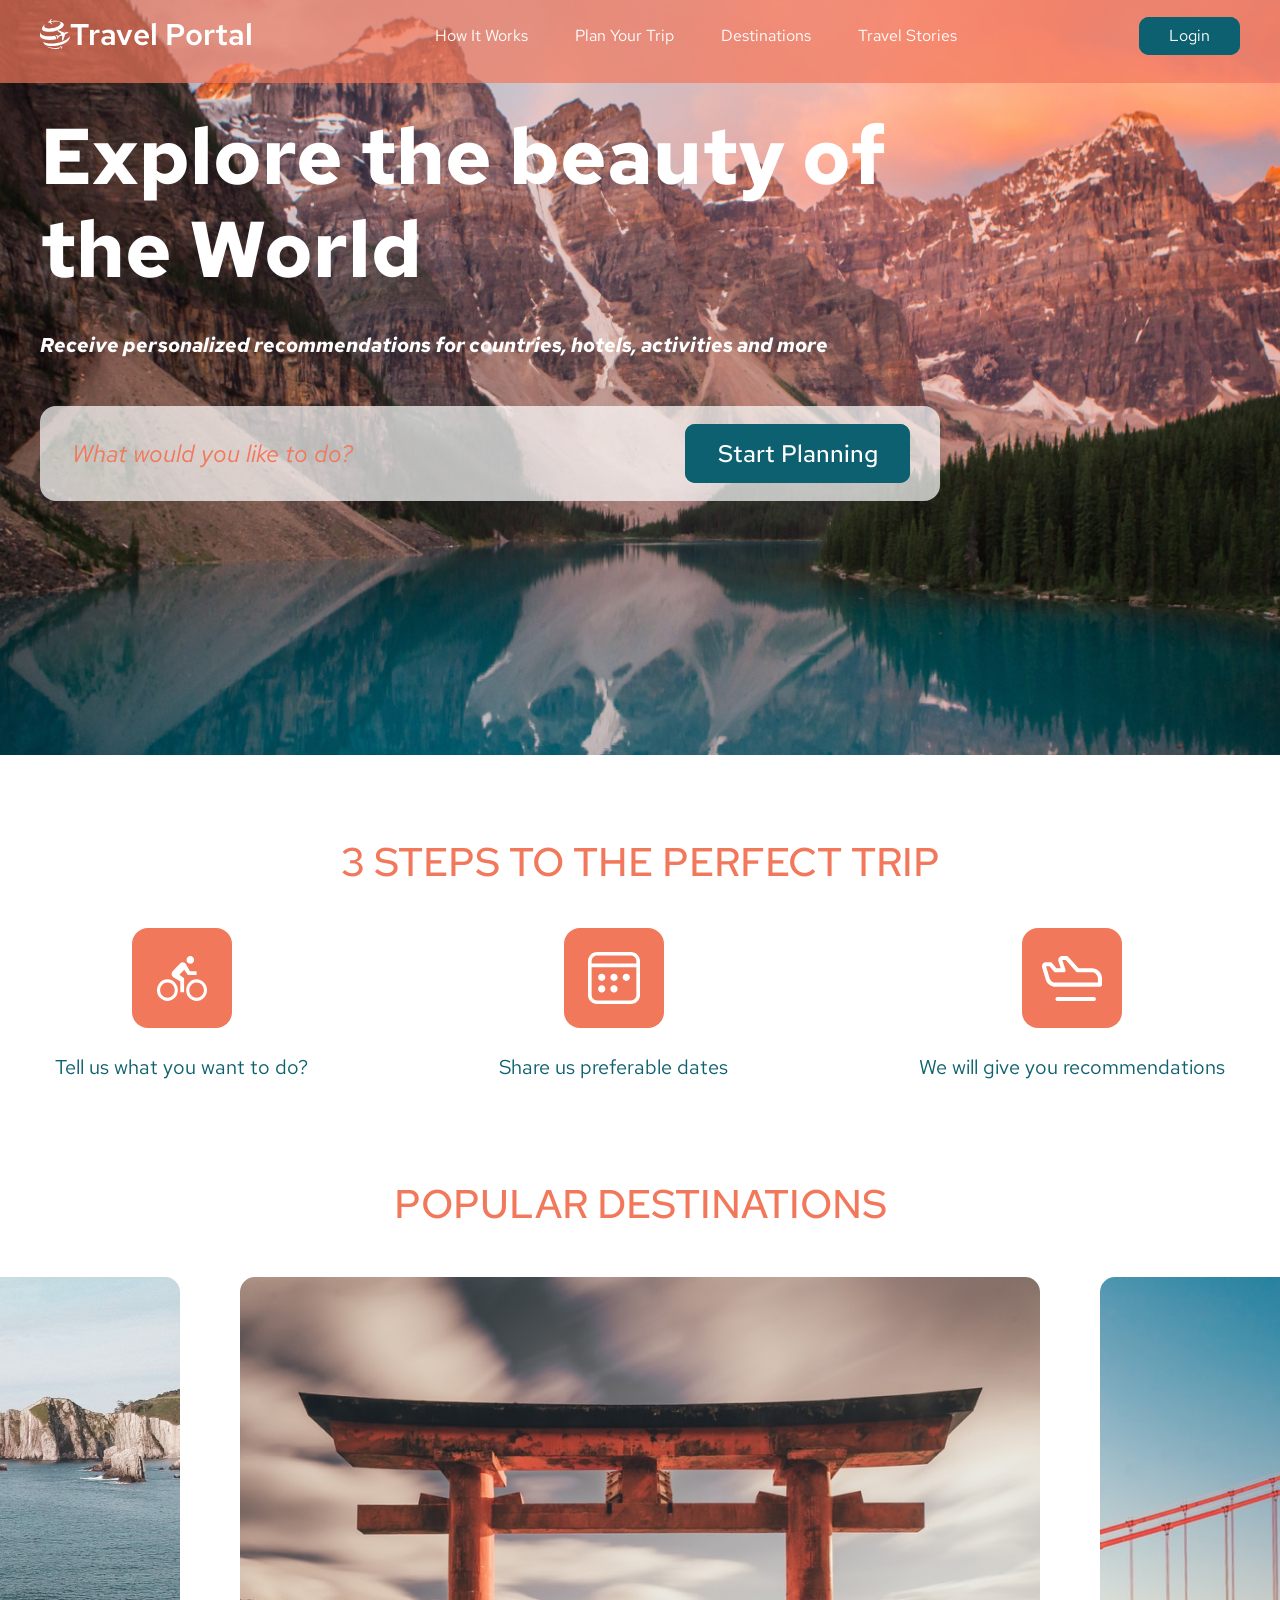
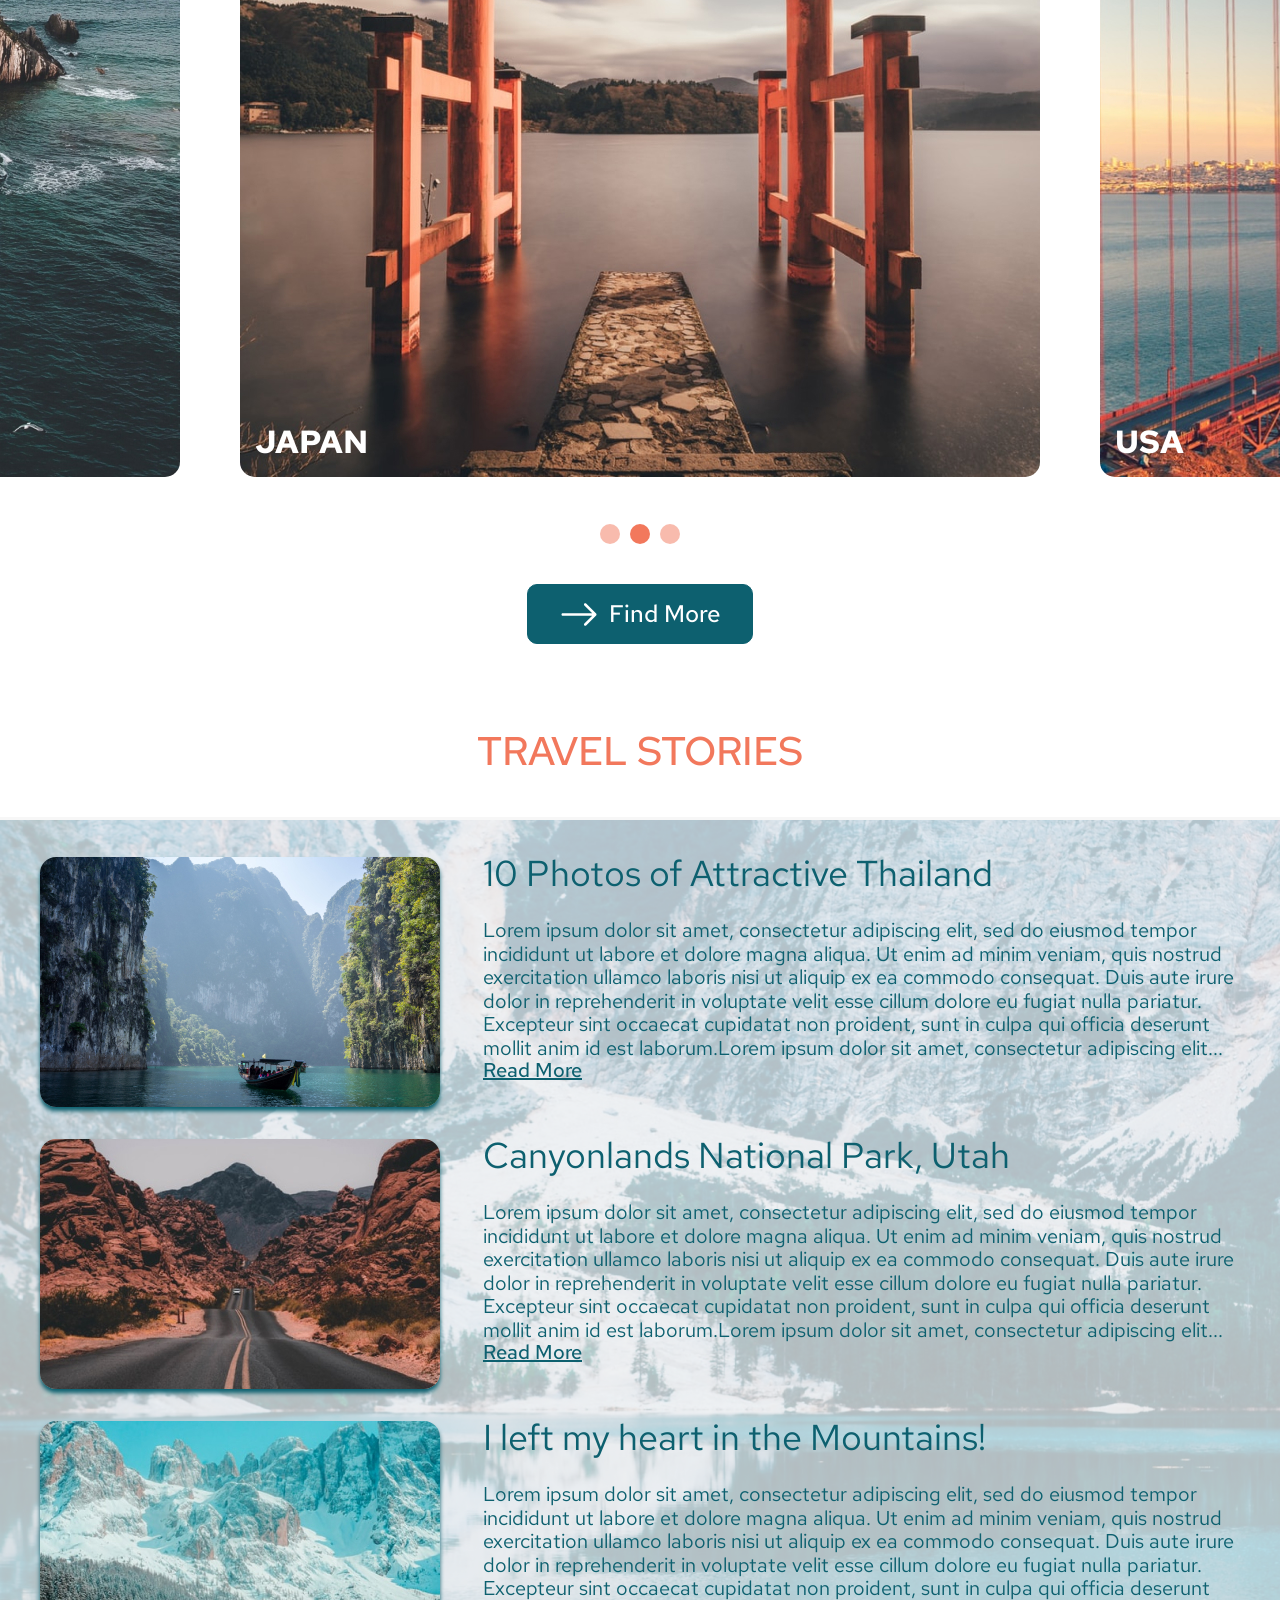
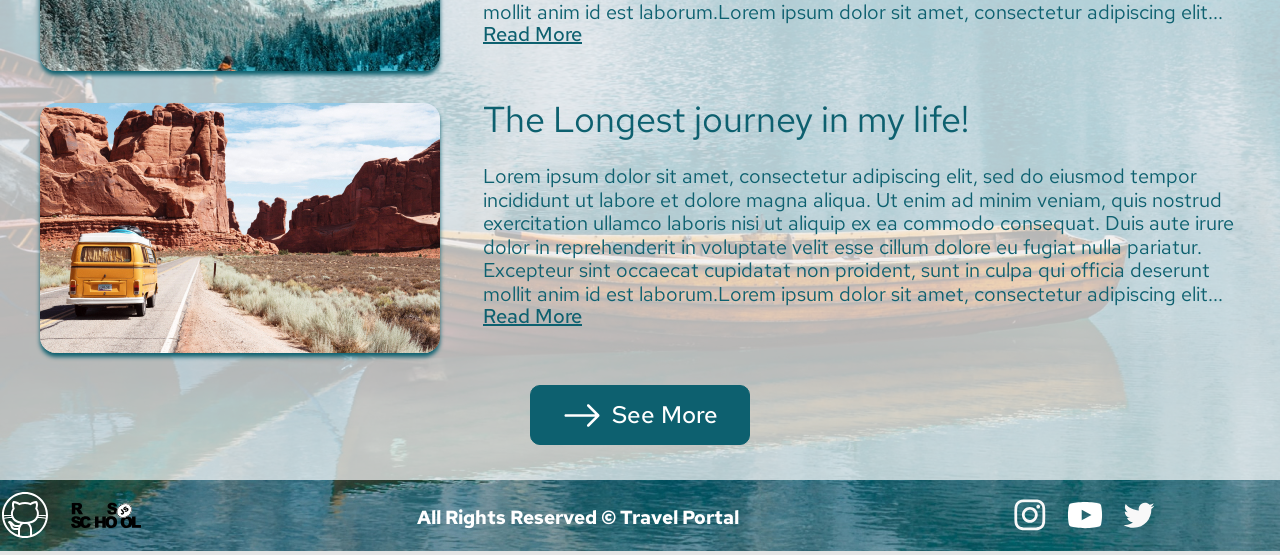
==== commit a87ac228: "refactor: change name css classes" ====
--- a/travel/index.html
+++ b/travel/index.html
@@ -16,42 +16,42 @@
     <div class="container">
         <header>
             <div class="header">
-                <div class="header-container flex">
+                <div class="header__container flex">
                     <div class="flex">
                         <a class="logo link">
                             <img src="./img/favicon.svg" alt="Travel_Portal_Logo">
                         </a>
-                        <h3 class="header-title">
+                        <h3 class="header__title">
                             Travel Portal
                         </h3>
                     </div>
                     <div>
-                        <nav class="header-nav">
-                            <ul class="nav-list flex">
+                        <nav class="header__nav">
+                            <ul class="nav__list flex">
                                 <li>
-                                    <a class="nav-link nav-reset" href="#preview">
+                                    <a class="nav__link nav__reset" href="#preview">
                                         How It Works
                                     </a>
                                 </li>
                                 <li>
-                                    <a class="nav-link nav-reset" href="#steps">
+                                    <a class="nav__link nav__reset" href="#steps">
                                         Plan Your Trip
                                     </a>
                                 </li>
                                 <li>
-                                    <a class="nav-link nav-reset" href="#destinations">
+                                    <a class="nav__link nav__reset" href="#destinations">
                                         Destinations
                                     </a>
                                 </li>
                                 <li>
-                                    <a class="nav-link nav-reset" href="#stories">
+                                    <a class="nav__link nav__reset" href="#stories">
                                         Travel Stories
                                     </a>
                                 </li>
                             </ul>
                         </nav>
                     </div>
-                    <button class="header-btn btn-reset">
+                    <button class="header__btn btn__reset">
                         Login
                     </button>
                 </div>
@@ -60,31 +60,31 @@
 
         <main>
             <section class="preview" id="preview">
-                <div class="preview-bg">
-                    <div class="preview-container">
-                        <div class="preview-content">
-                            <h1 class="preview-title">
+                <div class="preview__bg">
+                    <div class="preview__container">
+                        <div class="preview__content">
+                            <h1 class="preview__title">
                                 Explore the beauty of&nbsp; <br> the World
                             </h1>
-                            <p class="preview-subtitle">
+                            <p class="preview__subtitle">
                                 Receive personalized recommendations for countries, hotels, activities and more
                             </p>
-                            <div class="preview-input flex">
-                                <input type="search" class="prewiew-search btn-reset"
+                            <div class="preview__input flex">
+                                <input type="search" class="prewiew__search btn__reset"
                                     placeholder="What would you like to do?" />
-                                <input type="submit" class="prewiew-submit btn-reset" value="Start Planning" />
+                                <input type="submit" class="prewiew__submit btn__reset" value="Start Planning" />
                             </div>
                         </div>
                     </div>
                 </div>
             </section>
             <section class="steps" id="steps">
-                <div class="steps-container">
-                    <div class="steps-content">
-                        <h2 class="steps-title">
+                <div class="steps__container">
+                    <div class="steps__content">
+                        <h2 class="steps__title">
                             3&nbsp;STEPS TO&nbsp;THE PERFECT TRIP
                         </h2>
-                        <ul class="steps-list flex">
+                        <ul class="steps__list flex">
                             <li>
                                 <svg width="100" height="100" viewBox="0 0 100 100" fill="none"
                                     xmlns="http://www.w3.org/2000/svg">
@@ -93,7 +93,7 @@
                                         d="M35.4167 69.7548C33.4828 69.7548 31.6281 68.957 30.2607 67.537C28.8932 66.1169 28.125 64.1909 28.125 62.1827C28.125 60.1744 28.8932 58.2484 30.2607 56.8284C31.6281 55.4084 33.4828 54.6106 35.4167 54.6106C37.3505 54.6106 39.2052 55.4084 40.5727 56.8284C41.9401 58.2484 42.7083 60.1744 42.7083 62.1827C42.7083 64.1909 41.9401 66.1169 40.5727 67.537C39.2052 68.957 37.3505 69.7548 35.4167 69.7548ZM35.4167 51.3654C32.654 51.3654 30.0045 52.5051 28.051 54.5337C26.0975 56.5623 25 59.3138 25 62.1827C25 65.0516 26.0975 67.803 28.051 69.8317C30.0045 71.8603 32.654 73 35.4167 73C38.1793 73 40.8289 71.8603 42.7824 69.8317C44.7359 67.803 45.8333 65.0516 45.8333 62.1827C45.8333 59.3138 44.7359 56.5623 42.7824 54.5337C40.8289 52.5051 38.1793 51.3654 35.4167 51.3654ZM55.8333 47.0385H64.5833V43.1442H57.9167L53.875 36.0697C53.2708 34.988 52.0833 34.274 50.8333 34.274C49.8542 34.274 48.9583 34.6851 48.3333 35.3558L40.625 43.3389C39.9792 44.0096 39.5833 44.875 39.5833 45.9567C39.5833 47.3197 40.2708 48.4663 41.3542 49.137L48.3333 53.5288V64.3462H52.0833V50.2837L47.3958 46.7139L52.2292 41.6298L55.8333 47.0385ZM64.5833 69.7548C62.6495 69.7548 60.7948 68.957 59.4273 67.537C58.0599 66.1169 57.2917 64.1909 57.2917 62.1827C57.2917 60.1744 58.0599 58.2484 59.4273 56.8284C60.7948 55.4084 62.6495 54.6106 64.5833 54.6106C66.5172 54.6106 68.3719 55.4084 69.7393 56.8284C71.1068 58.2484 71.875 60.1744 71.875 62.1827C71.875 64.1909 71.1068 66.1169 69.7393 67.537C68.3719 68.957 66.5172 69.7548 64.5833 69.7548ZM64.5833 51.3654C61.8207 51.3654 59.1711 52.5051 57.2176 54.5337C55.2641 56.5623 54.1667 59.3138 54.1667 62.1827C54.1667 65.0516 55.2641 67.803 57.2176 69.8317C59.1711 71.8603 61.8207 73 64.5833 73C65.9513 73 67.3058 72.7202 68.5696 72.1766C69.8334 71.633 70.9818 70.8362 71.949 69.8317C72.9163 68.8272 73.6836 67.6347 74.2071 66.3223C74.7306 65.0099 75 63.6032 75 62.1827C75 60.7621 74.7306 59.3555 74.2071 58.0431C73.6836 56.7307 72.9163 55.5382 71.949 54.5337C70.9818 53.5292 69.8334 52.7324 68.5696 52.1888C67.3058 51.6452 65.9513 51.3654 64.5833 51.3654ZM58.3333 35.7885C60.4167 35.7885 62.0833 34.0577 62.0833 31.8942C62.0833 29.7308 60.4167 28 58.3333 28C56.25 28 54.5833 29.7308 54.5833 31.8942C54.5833 34.0577 56.25 35.7885 58.3333 35.7885Z"
                                         fill="white" />
                                 </svg>
-                                <p class="step-desc">
+                                <p class="step__desc">
                                     Tell us what you want to do?
                                 </p>
                             </li>
@@ -105,7 +105,7 @@
                                         d="M37.7222 52.8889C38.6799 52.8889 39.5984 52.5084 40.2757 51.8312C40.9529 51.154 41.3333 50.2355 41.3333 49.2778C41.3333 48.3201 40.9529 47.4016 40.2757 46.7243C39.5984 46.0471 38.6799 45.6667 37.7222 45.6667C36.7645 45.6667 35.846 46.0471 35.1688 46.7243C34.4916 47.4016 34.1111 48.3201 34.1111 49.2778C34.1111 50.2355 34.4916 51.154 35.1688 51.8312C35.846 52.5084 36.7645 52.8889 37.7222 52.8889ZM53.6111 49.2778C53.6111 50.2355 53.2307 51.154 52.5534 51.8312C51.8762 52.5084 50.9577 52.8889 50 52.8889C49.0423 52.8889 48.1238 52.5084 47.4466 51.8312C46.7693 51.154 46.3889 50.2355 46.3889 49.2778C46.3889 48.3201 46.7693 47.4016 47.4466 46.7243C48.1238 46.0471 49.0423 45.6667 50 45.6667C50.9577 45.6667 51.8762 46.0471 52.5534 46.7243C53.2307 47.4016 53.6111 48.3201 53.6111 49.2778ZM62.2778 52.8889C63.2355 52.8889 64.154 52.5084 64.8312 51.8312C65.5084 51.154 65.8889 50.2355 65.8889 49.2778C65.8889 48.3201 65.5084 47.4016 64.8312 46.7243C64.154 46.0471 63.2355 45.6667 62.2778 45.6667C61.32 45.6667 60.4016 46.0471 59.7243 46.7243C59.0471 47.4016 58.6667 48.3201 58.6667 49.2778C58.6667 50.2355 59.0471 51.154 59.7243 51.8312C60.4016 52.5084 61.32 52.8889 62.2778 52.8889ZM41.3333 60.8333C41.3333 61.7911 40.9529 62.7096 40.2757 63.3868C39.5984 64.064 38.6799 64.4444 37.7222 64.4444C36.7645 64.4444 35.846 64.064 35.1688 63.3868C34.4916 62.7096 34.1111 61.7911 34.1111 60.8333C34.1111 59.8756 34.4916 58.9571 35.1688 58.2799C35.846 57.6027 36.7645 57.2222 37.7222 57.2222C38.6799 57.2222 39.5984 57.6027 40.2757 58.2799C40.9529 58.9571 41.3333 59.8756 41.3333 60.8333ZM50 64.4444C50.9577 64.4444 51.8762 64.064 52.5534 63.3868C53.2307 62.7096 53.6111 61.7911 53.6111 60.8333C53.6111 59.8756 53.2307 58.9571 52.5534 58.2799C51.8762 57.6027 50.9577 57.2222 50 57.2222C49.0423 57.2222 48.1238 57.6027 47.4466 58.2799C46.7693 58.9571 46.3889 59.8756 46.3889 60.8333C46.3889 61.7911 46.7693 62.7096 47.4466 63.3868C48.1238 64.064 49.0423 64.4444 50 64.4444ZM24 33.0278C24 30.6335 24.9511 28.3372 26.6442 26.6442C28.3372 24.9511 30.6335 24 33.0278 24H66.9722C69.3665 24 71.6628 24.9511 73.3558 26.6442C75.0489 28.3372 76 30.6335 76 33.0278V66.9722C76 69.3665 75.0489 71.6628 73.3558 73.3558C71.6628 75.0489 69.3665 76 66.9722 76H33.0278C30.6335 76 28.3372 75.0489 26.6442 73.3558C24.9511 71.6628 24 69.3665 24 66.9722V33.0278ZM33.0278 27.6111C31.5912 27.6111 30.2134 28.1818 29.1976 29.1976C28.1818 30.2134 27.6111 31.5912 27.6111 33.0278V35.5556H72.3889V33.0278C72.3889 31.5912 71.8182 30.2134 70.8024 29.1976C69.7866 28.1818 68.4088 27.6111 66.9722 27.6111H33.0278ZM27.6111 66.9722C27.6111 68.4088 28.1818 69.7866 29.1976 70.8024C30.2134 71.8182 31.5912 72.3889 33.0278 72.3889H66.9722C68.4088 72.3889 69.7866 71.8182 70.8024 70.8024C71.8182 69.7866 72.3889 68.4088 72.3889 66.9722V39.1667H27.6111V66.9722Z"
                                         fill="white" />
                                 </svg>
-                                <p class="step-desc">
+                                <p class="step__desc">
                                     Share us preferable dates
                                 </p>
                             </li>
@@ -117,7 +117,7 @@
                                         d="M73.9305 70.9545C73.9305 71.497 73.7174 72.0173 73.3379 72.4009C72.9585 72.7845 72.4439 73 71.9074 73H35.4904C34.9539 73 34.4393 72.7845 34.0598 72.4009C33.6804 72.0173 33.4673 71.497 33.4673 70.9545C33.4673 70.4121 33.6804 69.8918 34.0598 69.5082C34.4393 69.1246 34.9539 68.9091 35.4904 68.9091H71.9074C72.4439 68.9091 72.9585 69.1246 73.3379 69.5082C73.7174 69.8918 73.9305 70.4121 73.9305 70.9545ZM80 50.5V56.6364C80 57.1789 79.7868 57.6991 79.4074 58.0827C79.028 58.4663 78.5134 58.6818 77.9768 58.6818H33.4167C31.24 58.6894 29.1194 57.9834 27.3731 56.6696C25.6268 55.3558 24.3488 53.5051 23.7308 51.3949L20.165 39.4034C19.9879 38.7898 19.9528 38.1431 20.0624 37.5136C20.1721 36.884 20.4235 36.2884 20.7972 35.7728C21.1794 35.2642 21.6727 34.8518 22.2387 34.5679C22.8046 34.2841 23.4278 34.1364 24.0596 34.1364H28.4094C28.7047 34.137 28.9963 34.2038 29.263 34.332C29.5298 34.4603 29.7651 34.6467 29.952 34.8779L34.403 40.2727H38.7528L36.4767 33.3949C36.2718 32.7789 36.215 32.1225 36.3111 31.4799C36.4071 30.8373 36.6531 30.2271 37.0288 29.6998C37.4046 29.1725 37.8991 28.7432 38.4716 28.4477C39.0441 28.1521 39.6779 27.9986 40.3207 28H44.5947C44.8756 27.9985 45.1537 28.057 45.4108 28.1715C45.6679 28.2861 45.8983 28.4542 46.0867 28.6648L56.6072 40.2727H69.8842C72.5671 40.2727 75.1401 41.3503 77.0372 43.2682C78.9342 45.1862 80 47.7876 80 50.5ZM75.9537 50.5C75.947 48.8746 75.3054 47.3177 74.1686 46.1684C73.0318 45.0191 71.4919 44.3704 69.8842 44.3637H55.7221C55.4411 44.3651 55.163 44.3067 54.9059 44.1922C54.6488 44.0776 54.4185 43.9095 54.23 43.6989L43.7095 32.0909H40.3207L43.4819 41.679C43.5809 41.9865 43.6073 42.3132 43.559 42.6328C43.5107 42.9525 43.389 43.2563 43.2037 43.5199C43.0169 43.7837 42.77 43.9981 42.4838 44.1449C42.1977 44.2918 41.8808 44.3668 41.5599 44.3637H33.4673C33.1719 44.363 32.8804 44.2962 32.6136 44.168C32.3469 44.0398 32.1115 43.8534 31.9246 43.6222L27.4737 38.2273H24.0343L27.6001 50.2188C27.9719 51.4853 28.7396 52.5959 29.7883 53.3841C30.8369 54.1723 32.11 54.5958 33.4167 54.5909H75.9537V50.5Z"
                                         fill="white" />
                                 </svg>
-                                <p class="step-desc">
+                                <p class="step__desc">
                                     We will give you recommendations
                                 </p>
                             </li>
@@ -126,56 +126,56 @@
                 </div>
             </section>
             <section class="destination" id="destinations">
-                <div class="destination-container">
-                    <h2 class="destination-title">
+                <div class="destination__container">
+                    <h2 class="destination__title">
                         POPULAR DESTINATIONS
                     </h2>
-                    <div class="destination-cards flex">
-                        <div class="destination-card">
-                            <img class="destination-card_img" src="./img/destinations-spain.jpg" alt="SPAIN">
-                            <h3 class="destination-card_subtitle">
+                    <div class="destination__cards flex">
+                        <div class="destination__card">
+                            <img class="destination__card-img" src="./img/destinations-spain.jpg" alt="SPAIN">
+                            <h3 class="destination__card_subtitle">
                                 SPAIN
                             </h3>
                         </div>
-                        <div class="destination-card">
-                            <img class="destination-card_img" src="./img/destinations-Japan.jpg" alt="JAPAN">
-                            <h3 class="destination-card_subtitle">
+                        <div class="destination__card">
+                            <img class="destination__card-img" src="./img/destinations-Japan.jpg" alt="JAPAN">
+                            <h3 class="destination__card-subtitle">
                                 JAPAN
                             </h3>
                         </div>
-                        <div class="destination-card">
-                            <img class="destination-card_img" src="./img/destinations-USA.jpg" alt="USA">
-                            <h3 class="destination-card_subtitle">
+                        <div class="destination__card">
+                            <img class="destination__card-img" src="./img/destinations-USA.jpg" alt="USA">
+                            <h3 class="destination__card-subtitle">
                                 USA
                             </h3>
                         </div>
                     </div>
-                    <div class="destination-dots">
-                        <div class="destination-dot"></div>
-                        <div class="destination-dot"></div>
-                        <div class="destination-dot"></div>
+                    <div class="destination__dots">
+                        <div class="destination__dot"></div>
+                        <div class="destination__dot"></div>
+                        <div class="destination__dot"></div>
                     </div>
                     <div>
-                        <button class="destination-btn btn-reset">
+                        <button class="destination__btn btn__reset">
                             Find More
                         </button>
                     </div>
-                    <h2 class="stories-title two">
+                    <h2 class="stories__title">
                         TRAVEL STORIES
                     </h2>
                 </div>
             </section>
             <section class="stories" id="stories">
-                <div class="stories-container">
-                    <div class="stories-content flex">
-                        <div class="stories-cards">
-                            <div class="stories-item flex">
-                                <img class="stories-img" src="./img/Thailand.jpg" alt="Thailand">
-                                <div class="stories-text">
-                                    <h3 class="stories-subtitle">
+                <div class="stories__container">
+                    <div class="stories__content flex">
+                        <div class="stories__cards">
+                            <div class="stories__item flex">
+                                <img class="stories__img" src="./img/Thailand.jpg" alt="Thailand">
+                                <div class="stories__text">
+                                    <h3 class="stories__subtitle">
                                         10 Photos of Attractive Thailand
                                     </h3>
-                                    <p class="stories-paragraph">
+                                    <p class="stories__paragraph">
                                         Lorem ipsum dolor sit amet, consectetur adipiscing elit, sed do eiusmod tempor
                                         incididunt ut labore et dolore magna aliqua.
                                         Ut enim ad minim veniam, quis nostrud exercitation ullamco laboris nisi ut
@@ -190,18 +190,18 @@
                                         mollit anim id est laborum.Lorem ipsum dolor sit amet, consectetur adipiscing
                                         elit...
                                     </p>
-                                    <a class="stories-link" href="#">
+                                    <a class="stories__link" href="#">
                                         Read More
                                     </a>
                                 </div>
                             </div>
-                            <div class="stories-item flex">
-                                <img class="stories-img" src="./img/Utah.jpg" alt="Canyonlands">
-                                <div class="stories-text">
-                                    <h3 class="stories-subtitle">
+                            <div class="stories__item flex">
+                                <img class="stories__img" src="./img/Utah.jpg" alt="Canyonlands">
+                                <div class="stories__text">
+                                    <h3 class="stories__subtitle">
                                         Canyonlands National Park, Utah
                                     </h3>
-                                    <p class="stories-paragraph">
+                                    <p class="stories__paragraph">
                                         Lorem ipsum dolor sit amet, consectetur adipiscing elit, sed do eiusmod tempor
                                         incididunt ut labore et dolore magna aliqua.
                                         Ut enim ad minim veniam, quis nostrud exercitation ullamco laboris nisi ut
@@ -216,18 +216,18 @@
                                         mollit anim id est laborum.Lorem ipsum dolor sit amet, consectetur adipiscing
                                         elit...
                                     </p>
-                                    <a class="stories-link" href="#">
+                                    <a class="stories__link" href="#">
                                         Read More
                                     </a>
                                 </div>
                             </div>
-                            <div class="stories-item flex">
-                                <img class="stories-img" src="./img/Mountains.jpg" alt="Mountains">
-                                <div class="stories-text">
-                                    <h3 class="stories-subtitle">
+                            <div class="stories__item flex">
+                                <img class="stories__img" src="./img/Mountains.jpg" alt="Mountains">
+                                <div class="stories__text">
+                                    <h3 class="stories__subtitle">
                                         I left my heart in the Mountains!
                                     </h3>
-                                    <p class="stories-paragraph">
+                                    <p class="stories__paragraph">
                                         Lorem ipsum dolor sit amet, consectetur adipiscing elit, sed do eiusmod tempor
                                         incididunt ut labore et dolore magna aliqua.
                                         Ut enim ad minim veniam, quis nostrud exercitation ullamco laboris nisi ut
@@ -242,18 +242,18 @@
                                         mollit anim id est laborum.Lorem ipsum dolor sit amet, consectetur adipiscing
                                         elit...
                                     </p>
-                                    <a class="stories-link" href="#">
+                                    <a class="stories__link" href="#">
                                         Read More
                                     </a>
                                 </div>
                             </div>
-                            <div class="stories-item flex">
-                                <img class="stories-img" src="./img/TheLongestjourney.jpg" alt="Longest_journey">
-                                <div class="stories-text">
-                                    <h3 class="stories-subtitle">
+                            <div class="stories__item flex">
+                                <img class="stories__img" src="./img/TheLongestjourney.jpg" alt="Longest_journey">
+                                <div class="stories__text">
+                                    <h3 class="stories__subtitle">
                                         The Longest journey in my life!
                                     </h3>
-                                    <p class="stories-paragraph">
+                                    <p class="stories__paragraph">
                                         Lorem ipsum dolor sit amet, consectetur adipiscing elit, sed do eiusmod tempor
                                         incididunt ut labore et dolore magna aliqua.
                                         Ut enim ad minim veniam, quis nostrud exercitation ullamco laboris nisi ut
@@ -269,12 +269,12 @@
                                         elit...
 
                                     </p>
-                                    <a class="stories-link" href="#">
+                                    <a class="stories__link" href="#">
                                         Read More
                                     </a>
                                 </div>
                             </div>
-                            <button class="stories-btn btn-reset">
+                            <button class="stories__btn btn__reset">
                                 See More
                             </button>
                         </div>
@@ -283,8 +283,8 @@
             </section>
         </main>
         <footer class="footer">
-            <div class="footer-text flex">
-                <div class="footer-social flex">
+            <div class="footer__text flex">
+                <div class="footer__social flex">
                     <a href="https://github.com/OlyaNovikova">
                         <svg class="icon" fill="white" xmlns="http://www.w3.org/2000/svg" viewBox="0 0 50 50"
                             width="50px" height="50px">
@@ -296,10 +296,10 @@
                         <img class="icon" src="./img/rs_school_js(1).svg" width="70" height="70" alt="rs_school_js">
                     </a>
                 </div>
-                <h3 class="footer-descr">
+                <h3 class="footer__descr">
                     All Rights Reserved © Travel Portal
                 </h3>
-                <ul class="footer-social flex">
+                <ul class="footer__social flex">
                     <li>
                         <svg class="icon" width="32" height="32" viewBox="0 0 32 32" fill="none"
                             xmlns="http://www.w3.org/2000/svg">
--- a/travel/css/style.css
+++ b/travel/css/style.css
@@ -16,13 +16,13 @@
   padding: 0;
 }
 
-.nav-reset {
+.nav__reset {
   display: block;
   text-decoration: none;
   color: inherit;
 }
 
-.btn-reset {
+.btn__reset {
   padding: 0px;
   border: none;
   cursor: pointer;
@@ -41,65 +41,64 @@
 
 body {
   margin: 0 auto;
-  background-color: #E5E5E5;
   font-family: 'Aleo', serif;
   font-family: 'Red Hat Text', sans-serif;
+  background-color: #E5E5E5;
 }
 
 .container {
+  margin: 0 auto;
   max-width: 1440px;
-  margin: 0 auto;
 }
 
 .header {
-  background-color: #F2785CB2;
   position: fixed;
   left: 0;
   right: 0;
+  z-index: 100;
+  margin: 0 auto;
   max-width: 1440px;
-  margin: 0 auto;
-  z-index: 100
-}
-
-.header-container {
-  margin: 0 auto;
-  max-width: 1200px;
+  height: 83px;
+  background-color: #F2785CB2;
+}
+
+.header__container {
+  align-items: center;
   justify-content: space-between;
-  align-items: center;
-  padding-top: 25px;
-  padding-bottom: 34px;
-}
-
-.header-title {
-  padding-left: 6px;
-  color: #FFFFFF;
+  margin: 0 auto;
+  padding-top: 17px;
+  max-width: 1200px;;
+}
+
+.header__title {
   font-weight: 600;
-  font-size: 32px;
-  line-height: 39px;
-}
-
-.nav-list {
-  gap: 42px;
-  color: #FFFFFF;
-}
-
-.nav-link{
-  transition: 1s;
-  text-align: center; 
-}
-.nav-link:hover {
+  font-size: 30px;
+  line-height: 30px;
+  color: #FFFFFF;
+}
+
+.nav__list {
+  gap: 47px;
+  color: #FFFFFF;
+}
+
+.nav__link{
+  text-align: center;
+  transition: 1s; 
+}
+.nav__link:hover {
   transform: scale(1.2);
 }
 
-.header-btn {
+.header__btn {
+  padding: 10px 30px;
   border-radius: 10px;
   background-color: #0D606F;
-  padding: 10px 30px;
-  color: #FFFFFF;
   box-shadow: 0px 4px 4px 0px #00000040;
-}
-
-.header-btn {
+  color: #FFFFFF;
+}
+
+.header__btn {
   border-color: #0D606F;
   color: #fff;
   box-shadow: 0 0 40px 40px #0D606F inset, 0 0 0 0 #0D606F;
@@ -107,59 +106,60 @@
   transition: all 150ms ease-in-out;
 }
 
-.header-btn:hover {
+.header__btn:hover {
   box-shadow: 0 0 10px 0 #0D606F inset, 0 0 10px 4px #0D606F;
 }
 
-.header-btn:active {
+.header__btn:active {
   box-shadow: 0 0 10px 0 #0D606F inset, 0 0 10px 4px #F2785CB2;
 }
 
-.preview-bg {
+.preview__bg {
+  height: 755px;
   background-image: url(../img/preview-bg.jpg);
   background-repeat: no-repeat;
   background-size: cover;
 }
 
-.preview-container {
+.preview__container {
   margin: 0 auto;
   max-width: 1200px;
 }
 
-.preview-content {
-  padding-top: 122px;
+.preview__content {
+  padding-top: 110px;
   padding-bottom: 230px;
   max-width: 878px;
 }
 
-.preview-title {
+.preview__title {
+  padding-bottom: 37px;
   font-weight: 700;
-  font-size: 80px;
-  line-height: 96px;
-  color: #FFFFFF;
-  padding-bottom: 20px;
-}
-
-.preview-subtitle {
+  font-size: 78.5px;
+  line-height: 93px;
+  color: #FFFFFF;
+}
+
+.preview__subtitle {
+  padding-bottom: 49px;
   font-weight: 700;
   font-style: italic;
   font-size: 20px;
   line-height: 24px;
   color: #FFFFFF;
-  padding-bottom: 46px;
-}
-
-.prewiew-submit {
+}
+
+.prewiew__submit {
   padding: 13.5px 32.5px;
-  background-color: #0D606F;
   border-radius: 10px;
-  color: #FFFFFF;
   font-weight: 500;
   font-size: 24px;
   line-height: 32px;
-}
-
-.prewiew-submit {
+  color: #FFFFFF;
+  background-color: #0D606F;
+}
+
+.prewiew__submit {
   border-color: #0D606F;
   color: #fff;
   box-shadow: 0 0 40px 40px #0D606F inset, 0 0 0 0 #0D606F;
@@ -167,31 +167,36 @@
   transition: all 150ms ease-in-out;
 }
 
-.prewiew-submit:hover {
+.prewiew__submit:hover {
   box-shadow: 0 0 10px 0 #0D606F inset, 0 0 10px 4px #0D606F;
 }
 
-.prewiew-submit:active {
+.prewiew__submit:active {
   box-shadow: 0 0 10px 0 #0D606F inset, 0 0 10px 4px white;
 }
 
-.preview-input {
+.preview__input {
+  justify-content: space-between;
   padding: 18px 30px 18px 32px;
+  border-radius: 16px;
+  width: 900px;
   background: rgba(255, 255, 255, 0.7);
-  border-radius: 16px;
-  justify-content: space-between;
-}
-
-.prewiew-search {
-  outline: none;
+}
+
+.prewiew__search {
+  width: 100%;
   font-style: italic;
   font-weight: 400;
   font-size: 24px;
   line-height: 29px;
-  width: 100%;
-}
-
-.prewiew-search::-webkit-input-placeholder {
+  outline: none;
+}
+
+.prewiew__search::-webkit-input-placeholder {
+  font-style: italic;
+  font-weight: 400;
+  font-size: 24px;
+  line-height: 29px;
   color: #F2785C;
 }
 
@@ -206,12 +211,12 @@
   background-color: white;
 }
 
-.steps-content {
-  margin: 0 auto;
-  max-width: 1200px;
-}
-
-.steps-title {
+.steps__content {
+  margin: 0 auto;
+  max-width: 1170px;
+}
+
+.steps__title {
   padding-top: 80px;
   text-align: center;
   font-weight: 500;
@@ -220,98 +225,96 @@
   color: #F2785C;
 }
 
-.steps-list {
+.steps__list {
+  justify-content: space-between;
+  text-align: center;
   padding-top: 40px;
-  text-align: center;
-  justify-content: space-around;
-}
-
-.step-desc {
-  padding-top: 30px;
+}
+
+.step__desc {
+  padding-top: 23px;
+  margin-bottom: 98px;
   font-weight: 400;
   font-size: 20px;
   line-height: 24px;
   color: #0D606F;
-  margin-bottom: 80px;
-}
-
-.step-desc {
-  transition: 1s;
-  text-align: center; 
-}
-
-.step-desc:hover {
+}
+
+.step__desc {
+  text-align: center;
+  transition: 1s; 
+}
+
+.step__desc:hover {
   transform: scale(1.2);
 }
 
-.destination .destination-container {
+.destination .destination__container {
   margin: 0 auto;
   max-width: 2520px;
   text-align: center;
   background-color: white;
 }
 
-.destination-title {
+.destination__title {
+  font-size: 40px;
+  font-weight: 500;
+  line-height: 53px;
   color: #f2785c;
-  font-size: 40px;
-  line-height: 53px;
-  font-weight: 500
-}
-
-.destination-cards {
+}
+
+.destination__cards {
   display: flex;
   justify-content: center;
-  margin: 0 auto;
-  padding-top: 40px;
   gap: 60px;
   overflow: hidden;
+  margin: 0 auto;
+  padding-top: 47px;
   width: 100%
 }
 
-.destination-cards .destination-card {
+.destination__cards .destination__card {
   position: relative;
 }
 
-.destination-cards .destination-card::after {
+.destination__cards .destination__card::after {
   display: block;
   content: "";
   width: 100%;
   height: 100%;
-  background-color: rgba(0, 0, 0, .2);
-  position: absolute;
   top: 0;
   left: 0;
   z-index: 3;
   border-radius: 15px;
 }
 
-.destination-card_img {
+.destination__card-img {
   width: 800px;
   height: 800px;
   border-radius: 15px;
 }
 
-.destination-cards .destination-card .destination-card_subtitle {
+.destination__cards .destination__card .destination__card-subtitle {
+  position: absolute;
+  bottom: 40px;
+  left: 15px;
+  z-index: 3;
   font-size: 32px;
   line-height: 42px;
   color: #fff;
-  position: absolute;
-  bottom: 40px;
-  left: 15px;
-  z-index: 3
-}
-
-.destination-dots {
+}
+
+.destination__dots {
   display: flex;
+  justify-content: space-between;
+  margin: 0 auto;
+  margin-top: 21px;
+  margin-bottom: 40px;
   width: 80px;
   height: 20px;
-  justify-content: space-between;
-  margin: 0 auto;
-  margin-top: 25px;
-  margin-bottom: 40px;
-}
-
-.destination-dot {
+}
+
+.destination__dot {
   width: 20px;
   height: 20px;
   border-radius: 50%;
@@ -319,37 +322,37 @@
   cursor: pointer;
 }
 
-.destination-dots .destination-dot:nth-child(odd) {
+.destination__dots .destination__dot:nth-child(odd) {
   background: rgba(242, 120, 92, .5)
 }
 
-.destination-btn {
+.destination__btn {
+  margin-bottom: 80px;
+  padding: 13px 31px 13px 81px;
+  border: 1px solid #0D606F;
+  border-radius: 10px;
   background-image: url(../img/arrow.svg);
   background-repeat: no-repeat;
   background-position: 33px center;
-  border: 1px solid #0D606F;
-  padding: 13px 31px 13px 81px;
-  border-radius: 10px;
   background-color: #0D606F;
-  color: #FFFFFF;
   font-weight: 500;
   font-size: 24px;
   line-height: 32px;
-  margin-bottom: 80px;
-}
-
-.destination-btn {
+  color: #FFFFFF;
+}
+
+.destination__btn {
   border-color: #0D606F;
   color: #fff;
   -webkit-transition: all 150ms ease-in-out;
   transition: all 150ms ease-in-out;
 }
 
-.destination-btn:hover {
+.destination__btn:hover {
   box-shadow: 0 0 10px 0 #0D606F inset, 0 0 10px 4px #0D606F;
 }
 
-.destination-btn:active {
+.destination__btn:active {
   box-shadow: 0 0 10px 0 #0D606F inset, 0 0 10px 4px white;
 }
 
@@ -358,98 +361,98 @@
   background-color: rgba(255, 255, 255, 0.7);
 }
 
-.stories-content {
-  margin: 0 auto;
+.stories__content {
+  text-align: center;
+  margin: 0 auto;
+  padding-top: 40px;
   max-width: 1200px;
-  padding-top: 40px;
-  text-align: center;
-}
-
-.stories-title {
-  text-align: center;
+}
+
+.stories__title {
+  text-align: center;
+  padding-bottom: 40px;
   font-weight: 500;
   font-size: 40px;
   line-height: 53px;
   color: #F2785C;
-  padding-bottom: 40px;
-}
-
-.stories-item {
-  gap: 30px;
-  padding-bottom: 30px;
+}
+
+.stories__item {
   text-align: left;
-}
-
-.stories-img {
+  gap: 43px;
+  padding-bottom: 32px;
+}
+
+.stories__img {
   border-radius: 16px;
   box-shadow: 0px 4px 4px #0D606F;
 }
 
-.stories-img {
+.stories__img {
   transition: 1s;
 }
 
-.stories-img:hover {
+.stories__img:hover {
   transform: scale(1.2);
 }
 
-.stories-subtitle {
+.stories__subtitle {
+  padding-bottom: 29px;
   font-weight: 400;
-  font-size: 35px;
-  line-height: 42px;
+  font-size: 35.5px;
+  line-height: 33px;
   color: #0D606F;
-  padding-bottom: 24px;
-}
-
-.stories-subtitle {
+}
+
+.stories__subtitle {
   transition: 1s;
 }
 
-.stories-subtitle:hover {
+.stories__subtitle:hover {
   transform: scale(0.9);
 }
 
-.stories-paragraph {
+.stories__paragraph {
   font-weight: 400;
   font-size: 20px;
-  line-height: 24px;
+  line-height: 23.5px;
   color: #0D606F;
 }
 
-.stories-link {
+.stories__link {
+  font-weight: 500;
+  font-size: 20px;
+  line-height: 21px;
   color: #0D606F;
-  font-weight: 500;
-  font-size: 20px;
-  line-height: 24px;
-}
-
-.stories-btn {
+}
+
+.stories__btn {
+  margin-bottom: 35px;
+  padding: 13px 31px 13px 81px;
+  border: 1px solid #0D606F;
+  border-radius: 10px;
   background-image: url(../img/arrow.svg);
   background-repeat: no-repeat;
   background-position: 33px center;
-  border: 1px solid #0D606F;
-  padding: 13px 31px 13px 81px;
-  border-radius: 10px;
   background-color: #0D606F;
-  color: #FFFFFF;
   font-weight: 500;
   font-size: 24px;
   line-height: 32px;
-  margin-bottom: 35px;
-}
-
-.stories-btn {
+  color: #FFFFFF;
+}
+
+.stories__btn {
   border-color: #0D606F;
   color: #fff;
   -webkit-transition: all 150ms ease-in-out;
   transition: all 150ms ease-in-out;
 }
 
-.stories-btn:hover {
+.stories__btn:hover {
   box-shadow: 0 0 10px 0 #0D606F inset, 0 0 10px 4px #0D606F;
 }
 
-.stories-btn:active {
+.stories__btn:active {
   box-shadow: 0 0 10px 0 #0D606F inset, 0 0 10px 4px white;
 }
 
@@ -459,32 +462,32 @@
   position: relative;
 }
 
-.footer-text {
+.footer__text {
   display: flex;
+  align-items: center;
   justify-content: space-between;
+  margin-right: 125px;
   width: 1200px;
   font-weight: 500;
   font-size: 16px;
   line-height: 21px;
   color: white;
-  align-items: center;
-  margin-right: 125px;
-}
-
-.footer-descr:hover {
+}
+
+.footer__descr:hover {
   color: #F2785C;
   transition: 0.8s ease-in-out;
 }
 
-.footer-descr:active {
+.footer__descr:active {
   color: white;
   transition: 0.8s ease-in-out;
 }
 
-.footer-social {
-  width: 141px;
+.footer__social {
   align-items: center;
   justify-content: space-between;
+  width: 141px;
 }
 
 .icon:hover path {
